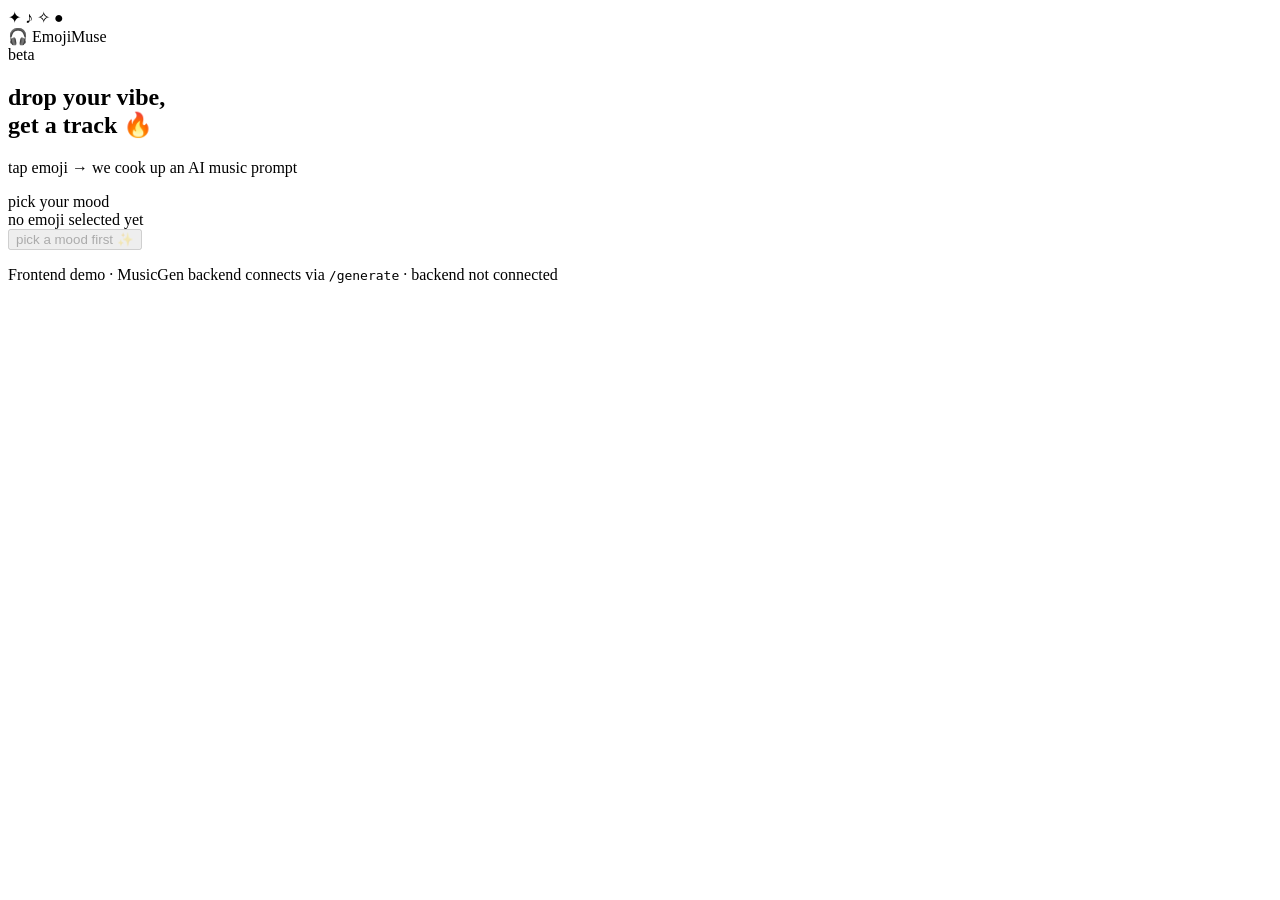
==== Emoji.html @ 0453b729 "MusicMuse UI part 1" ====
<!--
  EmojiMuse — v2 UI
  Gen-Z pop / neo-brutalist sticker aesthetic. Loud gradient backdrop,
  chunky black-outlined cards, sticker-style emoji tiles, bold type.
  Same semantic engine + generate flow as before, all-new front end.
-->
<!DOCTYPE html>
<html lang="en">
<head>
<meta charset="UTF-8">
<meta name="viewport" content="width=device-width, initial-scale=1.0">
<title>EmojiMuse — Turn an emoji into a vibe</title>
<meta name="description" content="Pick emoji, get original AI-generated music. EmojiMuse turns emotional expression into a MusicGen prompt.">

<link rel="preconnect" href="https://fonts.googleapis.com">
<link rel="preconnect" href="https://fonts.gstatic.com" crossorigin>
<link href="https://fonts.googleapis.com/css2?family=Space+Grotesk:wght@500;600;700&family=Poppins:wght@400;500;600;700;800&display=swap" rel="stylesheet">

<link rel="stylesheet" href="styles.css">
</head>
<body>

<div class="bg" aria-hidden="true">
  <span class="bg__blob bg__blob--a"></span>
  <span class="bg__blob bg__blob--b"></span>
  <span class="bg__blob bg__blob--c"></span>
  <span class="bg__sticker bg__sticker--1">✦</span>
  <span class="bg__sticker bg__sticker--2">♪</span>
  <span class="bg__sticker bg__sticker--3">✧</span>
  <span class="bg__sticker bg__sticker--4">●</span>
</div>

<div class="app">

  <header class="topbar">
    <div class="logo">
      <span class="logo__badge">🎧</span>
      <span class="logo__name">EmojiMuse</span>
    </div>
    <span class="pill pill--beta">beta</span>
  </header>

  <section class="hero">
    <h1 class="hero__title">drop your vibe,<br>get a <span class="hero__pop">track</span> 🔥</h1>
    <p class="hero__sub">tap emoji → we cook up an AI music prompt</p>
  </section>

  <section class="card picker" aria-label="Emoji picker">
    <div class="card__tag card__tag--pink">pick your mood</div>
    <div class="picker__grid" id="orbit">
      <!-- emoji tiles injected by JS -->
    </div>
  </section>

  <section class="selected" aria-live="polite">
    <div class="selected__chips" id="selectedChips">
      <span class="selected__placeholder">no emoji selected yet</span>
    </div>
    <button class="selected__clear" id="clearBtn" type="button" hidden>clear ✕</button>
  </section>

  <button class="generate" id="generateBtn" type="button" disabled>
    <span id="generateLabel">pick a mood first</span>
    <span class="generate__spark" aria-hidden="true">✨</span>
  </button>

  <section class="card readout" id="readout" aria-label="Derived musical patch" hidden>
    <div class="card__tag card__tag--lime">your patch</div>
    <div class="readout__badges">
      <div class="badge badge--pink"><span class="badge__key">mood</span><span class="badge__value" id="rMood">—</span></div>
      <div class="badge badge--cyan"><span class="badge__key">energy</span><span class="badge__value" id="rEnergy">—</span></div>
      <div class="badge badge--lime"><span class="badge__key">tempo</span><span class="badge__value" id="rTempo">—</span></div>
      <div class="badge badge--orange"><span class="badge__key">key</span><span class="badge__value" id="rKey">—</span></div>
      <div class="badge badge--wide"><span class="badge__key">instruments</span><span class="badge__value" id="rInstruments">—</span></div>
      <div class="badge badge--wide"><span class="badge__key">genre</span><span class="badge__value" id="rGenre">—</span></div>
    </div>
    <p class="readout__prompt" id="rPrompt"></p>
  </section>

  <section class="card result" id="result" hidden aria-label="Generated track">
    <div class="card__tag card__tag--cyan">your track</div>
    <div class="result__status" id="resultStatus"></div>
    <audio class="result__audio" id="resultAudio" controls preload="none" hidden></audio>
    <p class="result__note" id="resultNote"></p>
  </section>

  <footer class="footer">
    <p>Frontend demo · MusicGen backend connects via <code>/generate</code> · <span id="apiState">backend not connected</span></p>
  </footer>

</div>

<script src="script.js"></script>
</body>
</html>
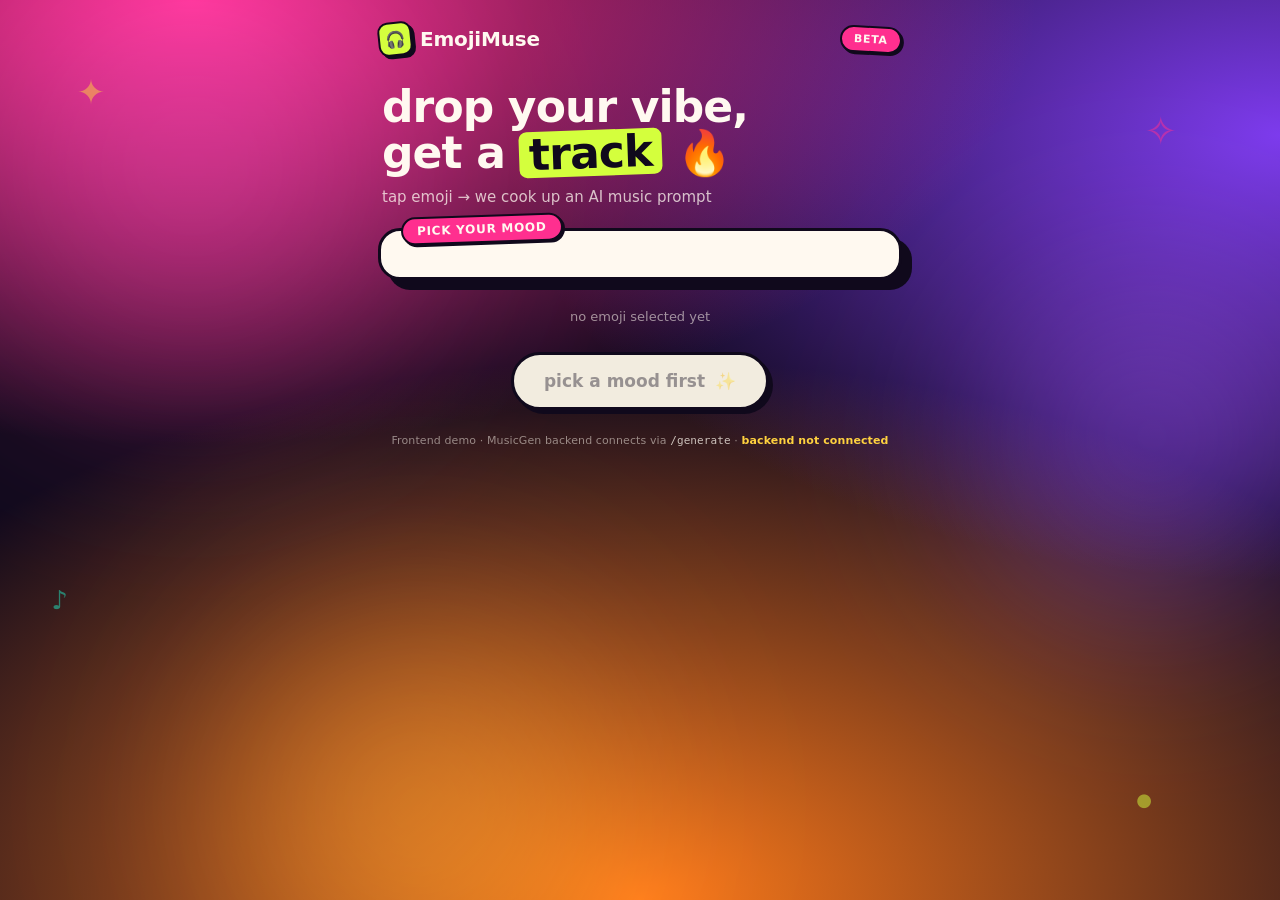
==== commit 9ae02319: "EmojiMuse UI Part 1" ====
--- a/Emoji.html
+++ b/Emoji.html
@@ -16,7 +16,7 @@
 <link rel="preconnect" href="https://fonts.gstatic.com" crossorigin>
 <link href="https://fonts.googleapis.com/css2?family=Space+Grotesk:wght@500;600;700&family=Poppins:wght@400;500;600;700;800&display=swap" rel="stylesheet">
 
-<link rel="stylesheet" href="styles.css">
+<link rel="stylesheet" href="Styles.css">
 </head>
 <body>
 
--- a/Styles.css
+++ b/Styles.css
@@ -0,0 +1,566 @@
+/* ==========================================================================
+   EmojiMuse — v2 UI
+   Neo-brutalist Gen-Z pop: loud gradient backdrop, chunky black-outlined
+   sticker cards, bold offset shadows, playful type.
+   ========================================================================== */
+
+:root {
+  --pink: #ff2f8f;
+  --purple: #7c3aed;
+  --orange: #ff7a1a;
+  --lime: #d4ff3d;
+  --cyan: #21e6c1;
+  --yellow: #ffd23f;
+
+  --ink: #10091c;
+  --paper: #fff9f0;
+  --paper-dim: #f2ecdf;
+  --line: var(--ink);
+
+  --font-display: 'Space Grotesk', system-ui, sans-serif;
+  --font-body: 'Poppins', system-ui, sans-serif;
+
+  --shadow-sm: 4px 4px 0 var(--ink);
+  --shadow-md: 7px 7px 0 var(--ink);
+  --shadow-lg: 10px 10px 0 var(--ink);
+
+  --ease-pop: cubic-bezier(0.34, 1.56, 0.64, 1);
+  --ease-smooth: cubic-bezier(0.16, 1, 0.3, 1);
+}
+
+* { box-sizing: border-box; }
+
+body {
+  margin: 0;
+  min-height: 100vh;
+  background: var(--ink);
+  color: var(--ink);
+  font-family: var(--font-body);
+  overflow-x: hidden;
+  position: relative;
+}
+
+@media (prefers-reduced-motion: reduce) {
+  *, *::before, *::after {
+    animation-duration: 0.001ms !important;
+    animation-iteration-count: 1 !important;
+    transition-duration: 0.001ms !important;
+  }
+}
+
+/* ==========================================================================
+   Backdrop
+   ========================================================================== */
+
+.bg {
+  position: fixed;
+  inset: 0;
+  z-index: 0;
+  overflow: hidden;
+  pointer-events: none;
+  background:
+    radial-gradient(120% 90% at 15% 0%, #ff2f8f 0%, transparent 55%),
+    radial-gradient(110% 90% at 100% 15%, #7c3aed 0%, transparent 55%),
+    radial-gradient(120% 100% at 50% 100%, #ff7a1a 0%, transparent 60%),
+    var(--ink);
+}
+
+.bg__blob {
+  position: absolute;
+  border-radius: 50%;
+  filter: blur(70px);
+  opacity: 0.55;
+  mix-blend-mode: screen;
+}
+
+.bg__blob--a {
+  width: 50vw; height: 50vw;
+  top: -12vw; left: -10vw;
+  background: radial-gradient(circle, var(--pink), transparent 70%);
+  animation: float-a 22s ease-in-out infinite;
+}
+.bg__blob--b {
+  width: 40vw; height: 40vw;
+  top: 20vh; right: -10vw;
+  background: radial-gradient(circle, var(--purple), transparent 70%);
+  animation: float-b 26s ease-in-out infinite;
+}
+.bg__blob--c {
+  width: 45vw; height: 45vw;
+  bottom: -15vw; left: 10vw;
+  background: radial-gradient(circle, var(--orange), transparent 70%);
+  animation: float-c 20s ease-in-out infinite;
+}
+
+@keyframes float-a { 0%,100% { transform: translate(0,0); } 50% { transform: translate(6vw, 8vh); } }
+@keyframes float-b { 0%,100% { transform: translate(0,0); } 50% { transform: translate(-7vw, 5vh); } }
+@keyframes float-c { 0%,100% { transform: translate(0,0); } 50% { transform: translate(5vw, -6vh); } }
+
+.bg__sticker {
+  position: absolute;
+  color: var(--lime);
+  font-size: 34px;
+  opacity: 0.5;
+  animation: spin-slow 14s linear infinite;
+}
+.bg__sticker--1 { top: 8%; left: 6%; color: var(--yellow); animation-duration: 18s; }
+.bg__sticker--2 { top: 65%; left: 4%; font-size: 26px; color: var(--cyan); animation-duration: 11s; }
+.bg__sticker--3 { top: 12%; right: 8%; font-size: 40px; color: var(--pink); animation-duration: 16s; }
+.bg__sticker--4 { bottom: 10%; right: 10%; font-size: 18px; color: var(--lime); animation-duration: 9s; }
+
+@keyframes spin-slow { to { transform: rotate(360deg); } }
+
+/* ==========================================================================
+   App shell
+   ========================================================================== */
+
+.app {
+  position: relative;
+  z-index: 2;
+  max-width: 560px;
+  margin: 0 auto;
+  padding: 22px 18px 40px;
+  display: flex;
+  flex-direction: column;
+  gap: 18px;
+}
+
+/* ==========================================================================
+   Topbar
+   ========================================================================== */
+
+.topbar {
+  display: flex;
+  align-items: center;
+  justify-content: space-between;
+}
+
+.logo {
+  display: flex;
+  align-items: center;
+  gap: 8px;
+}
+
+.logo__badge {
+  display: grid;
+  place-items: center;
+  width: 34px;
+  height: 34px;
+  border-radius: 10px;
+  background: var(--lime);
+  border: 2.5px solid var(--ink);
+  box-shadow: 3px 3px 0 var(--ink);
+  font-size: 16px;
+  transform: rotate(-6deg);
+}
+
+.logo__name {
+  font-family: var(--font-display);
+  font-weight: 700;
+  font-size: 20px;
+  color: var(--paper);
+  letter-spacing: -0.01em;
+}
+
+.pill {
+  font-family: var(--font-display);
+  font-size: 11px;
+  font-weight: 700;
+  text-transform: uppercase;
+  letter-spacing: 0.06em;
+  padding: 5px 12px;
+  border-radius: 999px;
+  border: 2px solid var(--ink);
+}
+
+.pill--beta {
+  background: var(--pink);
+  color: var(--paper);
+  box-shadow: 2px 2px 0 var(--ink);
+  transform: rotate(3deg);
+}
+
+/* ==========================================================================
+   Hero
+   ========================================================================== */
+
+.hero {
+  padding: 10px 4px 4px;
+}
+
+.hero__title {
+  margin: 0;
+  font-family: var(--font-display);
+  font-weight: 700;
+  font-size: clamp(30px, 8vw, 44px);
+  line-height: 1.05;
+  color: var(--paper);
+  letter-spacing: -0.02em;
+}
+
+.hero__pop {
+  display: inline-block;
+  color: var(--ink);
+  background: var(--lime);
+  padding: 0 10px;
+  border-radius: 8px;
+  transform: rotate(-2deg);
+}
+
+.hero__sub {
+  margin: 12px 0 0;
+  font-size: 15px;
+  font-weight: 500;
+  color: rgba(255, 249, 240, 0.75);
+}
+
+/* ==========================================================================
+   Cards
+   ========================================================================== */
+
+.card {
+  position: relative;
+  background: var(--paper);
+  border: 3px solid var(--ink);
+  border-radius: 22px;
+  box-shadow: var(--shadow-lg);
+  padding: 26px 20px 20px;
+  animation: card-in 420ms var(--ease-pop);
+}
+
+@keyframes card-in {
+  from { opacity: 0; transform: translateY(14px) scale(0.97); }
+  to { opacity: 1; transform: translateY(0) scale(1); }
+}
+
+.card__tag {
+  position: absolute;
+  top: -16px;
+  left: 20px;
+  font-family: var(--font-display);
+  font-weight: 700;
+  font-size: 12px;
+  text-transform: uppercase;
+  letter-spacing: 0.06em;
+  padding: 5px 14px;
+  border-radius: 999px;
+  border: 2.5px solid var(--ink);
+  box-shadow: 2px 2px 0 var(--ink);
+  color: var(--ink);
+  transform: rotate(-2deg);
+}
+
+.card__tag--pink { background: var(--pink); color: var(--paper); }
+.card__tag--lime { background: var(--lime); }
+.card__tag--cyan { background: var(--cyan); }
+
+/* ==========================================================================
+   Picker grid
+   ========================================================================== */
+
+.picker__grid {
+  display: grid;
+  grid-template-columns: repeat(4, 1fr);
+  gap: 10px;
+}
+
+.picker__tile {
+  aspect-ratio: 1 / 1;
+  border-radius: 16px;
+  border: 2.5px solid var(--ink);
+  background: var(--paper-dim);
+  box-shadow: 3px 3px 0 var(--ink);
+  font-size: 26px;
+  line-height: 1;
+  display: flex;
+  align-items: center;
+  justify-content: center;
+  cursor: pointer;
+  transform: rotate(var(--tilt, 0deg));
+  transition: transform 180ms var(--ease-pop),
+              background 180ms var(--ease-smooth),
+              box-shadow 180ms var(--ease-smooth);
+}
+
+.picker__tile:hover {
+  transform: rotate(0deg) translateY(-3px) scale(1.06);
+  box-shadow: 5px 6px 0 var(--ink);
+}
+
+.picker__tile:focus-visible {
+  outline: 3px solid var(--purple);
+  outline-offset: 2px;
+}
+
+.picker__tile:active {
+  transform: rotate(0deg) translateY(0) scale(0.96);
+  box-shadow: 2px 2px 0 var(--ink);
+}
+
+.picker__tile[aria-pressed="true"] {
+  background: var(--bg-tile, var(--pink));
+  transform: rotate(0deg) translateY(-2px) scale(1.08);
+  box-shadow: 4px 5px 0 var(--ink), 0 0 0 3px var(--paper) inset;
+  animation: tile-pop 360ms var(--ease-pop);
+}
+
+@keyframes tile-pop {
+  0% { transform: scale(0.85) rotate(0deg); }
+  60% { transform: scale(1.16) rotate(0deg); }
+  100% { transform: scale(1.08) rotate(0deg); }
+}
+
+/* ==========================================================================
+   Selected chips
+   ========================================================================== */
+
+.selected {
+  display: flex;
+  align-items: center;
+  justify-content: center;
+  gap: 10px;
+  flex-wrap: wrap;
+  min-height: 36px;
+  padding: 0 4px;
+}
+
+.selected__chips {
+  display: flex;
+  gap: 8px;
+  flex-wrap: wrap;
+  justify-content: center;
+}
+
+.selected__placeholder {
+  font-size: 13px;
+  font-weight: 500;
+  color: rgba(255, 249, 240, 0.55);
+}
+
+.selected__chip {
+  display: inline-flex;
+  align-items: center;
+  gap: 6px;
+  padding: 6px 8px 6px 12px;
+  border-radius: 999px;
+  border: 2px solid var(--ink);
+  background: var(--paper);
+  box-shadow: 2px 2px 0 var(--ink);
+  font-size: 16px;
+  animation: chip-in 260ms var(--ease-pop);
+}
+
+@keyframes chip-in {
+  from { opacity: 0; transform: translateY(6px) scale(0.8); }
+  to { opacity: 1; transform: translateY(0) scale(1); }
+}
+
+.selected__chip-remove {
+  border: none;
+  background: var(--ink);
+  color: var(--paper);
+  width: 16px;
+  height: 16px;
+  border-radius: 50%;
+  font-size: 9px;
+  line-height: 1;
+  cursor: pointer;
+  display: grid;
+  place-items: center;
+}
+
+.selected__clear {
+  border: 2px solid var(--paper);
+  background: transparent;
+  color: var(--paper);
+  font-family: var(--font-display);
+  font-size: 11px;
+  font-weight: 700;
+  text-transform: uppercase;
+  letter-spacing: 0.04em;
+  border-radius: 999px;
+  cursor: pointer;
+  padding: 6px 12px;
+}
+
+.selected__clear:hover {
+  background: var(--paper);
+  color: var(--ink);
+}
+
+/* ==========================================================================
+   Generate button
+   ========================================================================== */
+
+.generate {
+  position: relative;
+  align-self: center;
+  display: inline-flex;
+  align-items: center;
+  gap: 10px;
+  font-family: var(--font-display);
+  font-weight: 700;
+  font-size: 17px;
+  color: var(--ink);
+  background: var(--lime);
+  border: 3px solid var(--ink);
+  border-radius: 999px;
+  padding: 16px 30px;
+  cursor: pointer;
+  box-shadow: var(--shadow-md);
+  transition: transform 160ms var(--ease-pop),
+              box-shadow 160ms var(--ease-smooth),
+              background 220ms var(--ease-smooth);
+}
+
+.generate__spark {
+  display: inline-block;
+}
+
+.generate:disabled {
+  background: var(--paper-dim);
+  color: rgba(16, 9, 28, 0.4);
+  cursor: not-allowed;
+  box-shadow: var(--shadow-sm);
+}
+
+.generate:not(:disabled):hover {
+  transform: translateY(-3px);
+  box-shadow: var(--shadow-lg);
+  background: var(--cyan);
+}
+
+.generate:not(:disabled):active {
+  transform: translateY(0);
+  box-shadow: var(--shadow-sm);
+}
+
+.generate:not(:disabled) .generate__spark {
+  animation: spark-spin 1.8s linear infinite;
+}
+
+@keyframes spark-spin {
+  0%, 100% { transform: rotate(0deg) scale(1); }
+  50% { transform: rotate(180deg) scale(1.3); }
+}
+
+.generate.is-loading {
+  background: var(--purple);
+  color: var(--paper);
+  animation: generate-shake 700ms var(--ease-smooth) infinite;
+}
+
+@keyframes generate-shake {
+  0%, 100% { transform: translateX(0); }
+  25% { transform: translateX(-2px) rotate(-0.5deg); }
+  75% { transform: translateX(2px) rotate(0.5deg); }
+}
+
+/* ==========================================================================
+   Readout badges
+   ========================================================================== */
+
+.readout__badges {
+  display: grid;
+  grid-template-columns: repeat(2, 1fr);
+  gap: 10px;
+}
+
+.badge {
+  display: flex;
+  flex-direction: column;
+  gap: 3px;
+  padding: 10px 12px;
+  border-radius: 12px;
+  border: 2px solid var(--ink);
+  background: var(--paper-dim);
+}
+
+.badge--wide { grid-column: span 2; }
+
+.badge--pink { background: color-mix(in srgb, var(--pink) 18%, var(--paper)); }
+.badge--cyan { background: color-mix(in srgb, var(--cyan) 22%, var(--paper)); }
+.badge--lime { background: color-mix(in srgb, var(--lime) 30%, var(--paper)); }
+.badge--orange { background: color-mix(in srgb, var(--orange) 20%, var(--paper)); }
+
+.badge__key {
+  font-family: var(--font-display);
+  font-size: 10px;
+  font-weight: 700;
+  text-transform: uppercase;
+  letter-spacing: 0.07em;
+  color: rgba(16, 9, 28, 0.55);
+}
+
+.badge__value {
+  font-size: 13px;
+  font-weight: 600;
+  color: var(--ink);
+}
+
+.readout__prompt {
+  margin: 16px 0 0;
+  padding-top: 14px;
+  border-top: 2px dashed rgba(16, 9, 28, 0.2);
+  font-size: 13px;
+  line-height: 1.55;
+  color: rgba(16, 9, 28, 0.7);
+  font-style: italic;
+}
+
+/* ==========================================================================
+   Result
+   ========================================================================== */
+
+.result__status {
+  font-family: var(--font-display);
+  font-weight: 700;
+  font-size: 13px;
+  color: var(--purple);
+}
+
+.result__audio {
+  width: 100%;
+  margin-top: 10px;
+  accent-color: var(--pink);
+}
+
+.result__note {
+  margin: 10px 0 0;
+  font-size: 12px;
+  color: rgba(16, 9, 28, 0.6);
+  line-height: 1.5;
+}
+
+/* ==========================================================================
+   Footer
+   ========================================================================== */
+
+.footer {
+  text-align: center;
+  padding-top: 6px;
+}
+
+.footer p {
+  margin: 0;
+  font-size: 11px;
+  color: rgba(255, 249, 240, 0.5);
+  letter-spacing: 0.01em;
+}
+
+.footer code {
+  color: rgba(255, 249, 240, 0.75);
+}
+
+#apiState { color: var(--yellow); font-weight: 600; }
+#apiState[data-connected="true"] { color: var(--cyan); }
+
+/* ==========================================================================
+   Responsive
+   ========================================================================== */
+
+@media (max-width: 380px) {
+  .picker__grid { grid-template-columns: repeat(4, 1fr); gap: 8px; }
+  .picker__tile { font-size: 22px; border-radius: 13px; }
+  .hero__title { font-size: 28px; }
+}
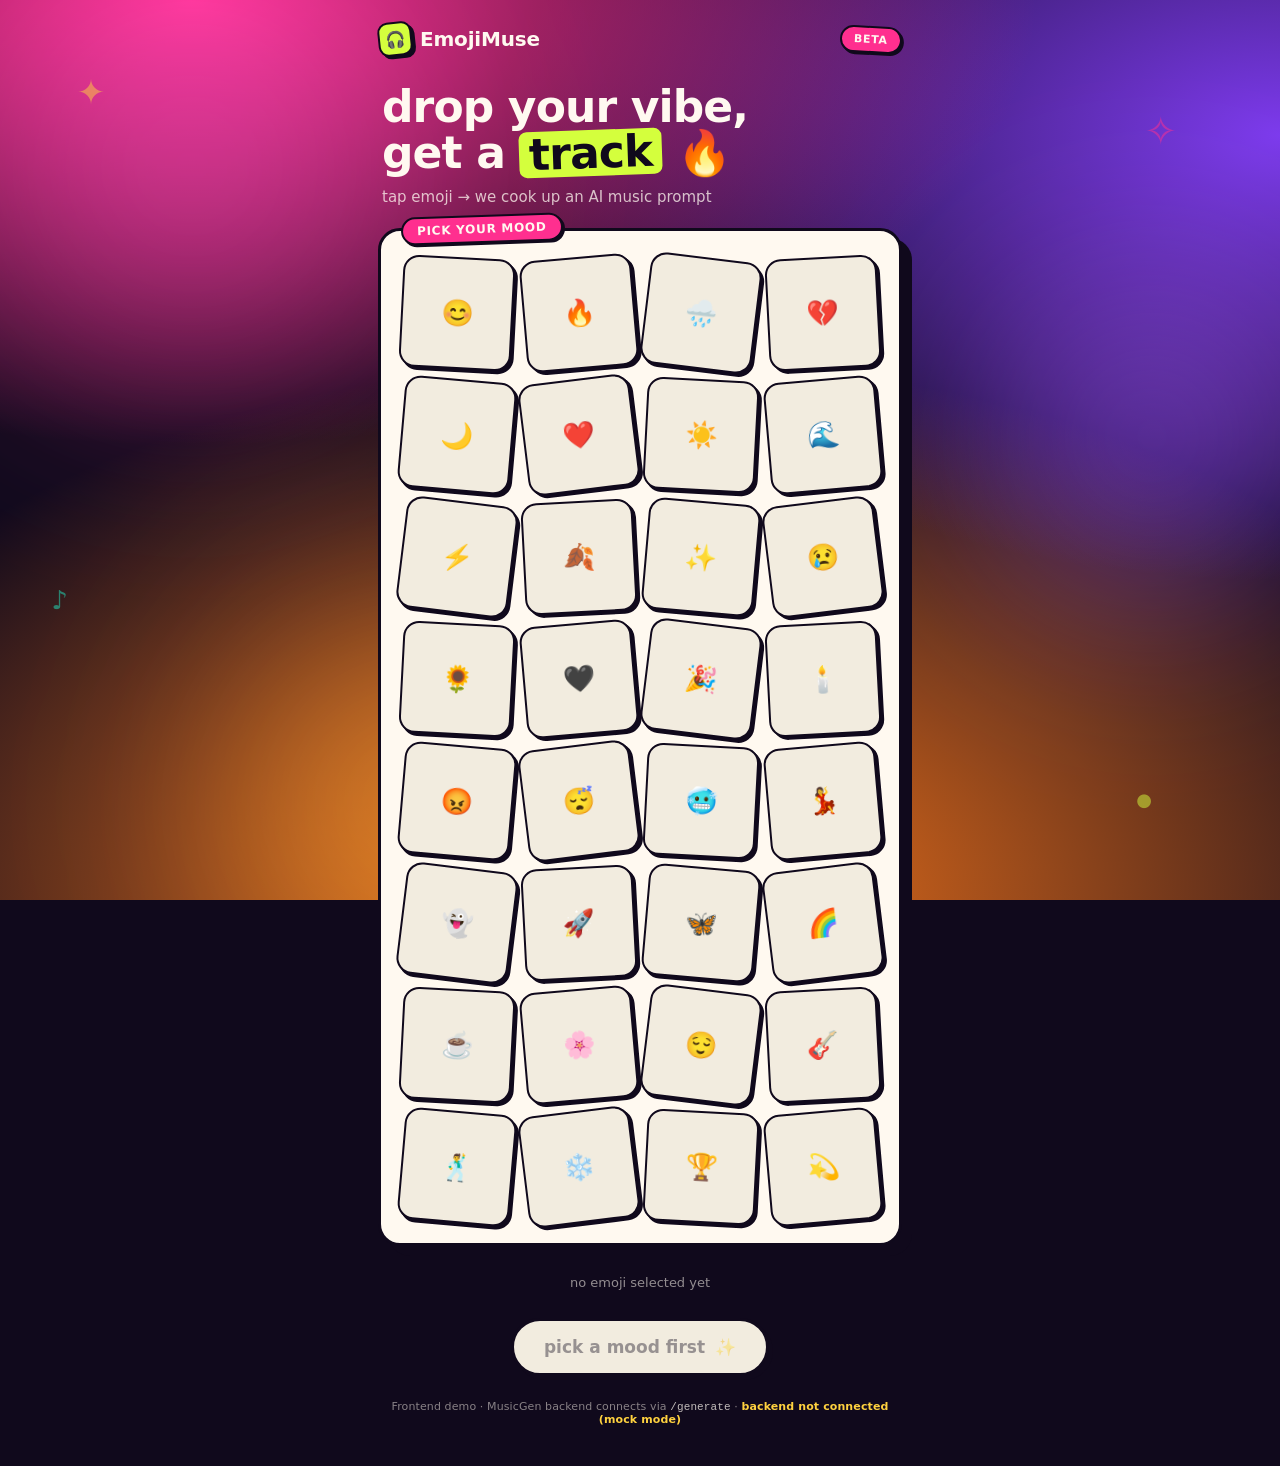
==== commit 7766afb3: "Fix stylesheet link case sensitivity" ====
--- a/Emoji.html
+++ b/Emoji.html
@@ -16,7 +16,7 @@
 <link rel="preconnect" href="https://fonts.gstatic.com" crossorigin>
 <link href="https://fonts.googleapis.com/css2?family=Space+Grotesk:wght@500;600;700&family=Poppins:wght@400;500;600;700;800&display=swap" rel="stylesheet">
 
-<link rel="stylesheet" href="Styles.css">
+<link rel="stylesheet" href="styles.css">
 </head>
 <body>
 
--- a/styles.css
+++ b/styles.css
@@ -0,0 +1,566 @@
+/* ==========================================================================
+   EmojiMuse — v2 UI
+   Neo-brutalist Gen-Z pop: loud gradient backdrop, chunky black-outlined
+   sticker cards, bold offset shadows, playful type.
+   ========================================================================== */
+
+:root {
+  --pink: #ff2f8f;
+  --purple: #7c3aed;
+  --orange: #ff7a1a;
+  --lime: #d4ff3d;
+  --cyan: #21e6c1;
+  --yellow: #ffd23f;
+
+  --ink: #10091c;
+  --paper: #fff9f0;
+  --paper-dim: #f2ecdf;
+  --line: var(--ink);
+
+  --font-display: 'Space Grotesk', system-ui, sans-serif;
+  --font-body: 'Poppins', system-ui, sans-serif;
+
+  --shadow-sm: 4px 4px 0 var(--ink);
+  --shadow-md: 7px 7px 0 var(--ink);
+  --shadow-lg: 10px 10px 0 var(--ink);
+
+  --ease-pop: cubic-bezier(0.34, 1.56, 0.64, 1);
+  --ease-smooth: cubic-bezier(0.16, 1, 0.3, 1);
+}
+
+* { box-sizing: border-box; }
+
+body {
+  margin: 0;
+  min-height: 100vh;
+  background: var(--ink);
+  color: var(--ink);
+  font-family: var(--font-body);
+  overflow-x: hidden;
+  position: relative;
+}
+
+@media (prefers-reduced-motion: reduce) {
+  *, *::before, *::after {
+    animation-duration: 0.001ms !important;
+    animation-iteration-count: 1 !important;
+    transition-duration: 0.001ms !important;
+  }
+}
+
+/* ==========================================================================
+   Backdrop
+   ========================================================================== */
+
+.bg {
+  position: fixed;
+  inset: 0;
+  z-index: 0;
+  overflow: hidden;
+  pointer-events: none;
+  background:
+    radial-gradient(120% 90% at 15% 0%, #ff2f8f 0%, transparent 55%),
+    radial-gradient(110% 90% at 100% 15%, #7c3aed 0%, transparent 55%),
+    radial-gradient(120% 100% at 50% 100%, #ff7a1a 0%, transparent 60%),
+    var(--ink);
+}
+
+.bg__blob {
+  position: absolute;
+  border-radius: 50%;
+  filter: blur(70px);
+  opacity: 0.55;
+  mix-blend-mode: screen;
+}
+
+.bg__blob--a {
+  width: 50vw; height: 50vw;
+  top: -12vw; left: -10vw;
+  background: radial-gradient(circle, var(--pink), transparent 70%);
+  animation: float-a 22s ease-in-out infinite;
+}
+.bg__blob--b {
+  width: 40vw; height: 40vw;
+  top: 20vh; right: -10vw;
+  background: radial-gradient(circle, var(--purple), transparent 70%);
+  animation: float-b 26s ease-in-out infinite;
+}
+.bg__blob--c {
+  width: 45vw; height: 45vw;
+  bottom: -15vw; left: 10vw;
+  background: radial-gradient(circle, var(--orange), transparent 70%);
+  animation: float-c 20s ease-in-out infinite;
+}
+
+@keyframes float-a { 0%,100% { transform: translate(0,0); } 50% { transform: translate(6vw, 8vh); } }
+@keyframes float-b { 0%,100% { transform: translate(0,0); } 50% { transform: translate(-7vw, 5vh); } }
+@keyframes float-c { 0%,100% { transform: translate(0,0); } 50% { transform: translate(5vw, -6vh); } }
+
+.bg__sticker {
+  position: absolute;
+  color: var(--lime);
+  font-size: 34px;
+  opacity: 0.5;
+  animation: spin-slow 14s linear infinite;
+}
+.bg__sticker--1 { top: 8%; left: 6%; color: var(--yellow); animation-duration: 18s; }
+.bg__sticker--2 { top: 65%; left: 4%; font-size: 26px; color: var(--cyan); animation-duration: 11s; }
+.bg__sticker--3 { top: 12%; right: 8%; font-size: 40px; color: var(--pink); animation-duration: 16s; }
+.bg__sticker--4 { bottom: 10%; right: 10%; font-size: 18px; color: var(--lime); animation-duration: 9s; }
+
+@keyframes spin-slow { to { transform: rotate(360deg); } }
+
+/* ==========================================================================
+   App shell
+   ========================================================================== */
+
+.app {
+  position: relative;
+  z-index: 2;
+  max-width: 560px;
+  margin: 0 auto;
+  padding: 22px 18px 40px;
+  display: flex;
+  flex-direction: column;
+  gap: 18px;
+}
+
+/* ==========================================================================
+   Topbar
+   ========================================================================== */
+
+.topbar {
+  display: flex;
+  align-items: center;
+  justify-content: space-between;
+}
+
+.logo {
+  display: flex;
+  align-items: center;
+  gap: 8px;
+}
+
+.logo__badge {
+  display: grid;
+  place-items: center;
+  width: 34px;
+  height: 34px;
+  border-radius: 10px;
+  background: var(--lime);
+  border: 2.5px solid var(--ink);
+  box-shadow: 3px 3px 0 var(--ink);
+  font-size: 16px;
+  transform: rotate(-6deg);
+}
+
+.logo__name {
+  font-family: var(--font-display);
+  font-weight: 700;
+  font-size: 20px;
+  color: var(--paper);
+  letter-spacing: -0.01em;
+}
+
+.pill {
+  font-family: var(--font-display);
+  font-size: 11px;
+  font-weight: 700;
+  text-transform: uppercase;
+  letter-spacing: 0.06em;
+  padding: 5px 12px;
+  border-radius: 999px;
+  border: 2px solid var(--ink);
+}
+
+.pill--beta {
+  background: var(--pink);
+  color: var(--paper);
+  box-shadow: 2px 2px 0 var(--ink);
+  transform: rotate(3deg);
+}
+
+/* ==========================================================================
+   Hero
+   ========================================================================== */
+
+.hero {
+  padding: 10px 4px 4px;
+}
+
+.hero__title {
+  margin: 0;
+  font-family: var(--font-display);
+  font-weight: 700;
+  font-size: clamp(30px, 8vw, 44px);
+  line-height: 1.05;
+  color: var(--paper);
+  letter-spacing: -0.02em;
+}
+
+.hero__pop {
+  display: inline-block;
+  color: var(--ink);
+  background: var(--lime);
+  padding: 0 10px;
+  border-radius: 8px;
+  transform: rotate(-2deg);
+}
+
+.hero__sub {
+  margin: 12px 0 0;
+  font-size: 15px;
+  font-weight: 500;
+  color: rgba(255, 249, 240, 0.75);
+}
+
+/* ==========================================================================
+   Cards
+   ========================================================================== */
+
+.card {
+  position: relative;
+  background: var(--paper);
+  border: 3px solid var(--ink);
+  border-radius: 22px;
+  box-shadow: var(--shadow-lg);
+  padding: 26px 20px 20px;
+  animation: card-in 420ms var(--ease-pop);
+}
+
+@keyframes card-in {
+  from { opacity: 0; transform: translateY(14px) scale(0.97); }
+  to { opacity: 1; transform: translateY(0) scale(1); }
+}
+
+.card__tag {
+  position: absolute;
+  top: -16px;
+  left: 20px;
+  font-family: var(--font-display);
+  font-weight: 700;
+  font-size: 12px;
+  text-transform: uppercase;
+  letter-spacing: 0.06em;
+  padding: 5px 14px;
+  border-radius: 999px;
+  border: 2.5px solid var(--ink);
+  box-shadow: 2px 2px 0 var(--ink);
+  color: var(--ink);
+  transform: rotate(-2deg);
+}
+
+.card__tag--pink { background: var(--pink); color: var(--paper); }
+.card__tag--lime { background: var(--lime); }
+.card__tag--cyan { background: var(--cyan); }
+
+/* ==========================================================================
+   Picker grid
+   ========================================================================== */
+
+.picker__grid {
+  display: grid;
+  grid-template-columns: repeat(4, 1fr);
+  gap: 10px;
+}
+
+.picker__tile {
+  aspect-ratio: 1 / 1;
+  border-radius: 16px;
+  border: 2.5px solid var(--ink);
+  background: var(--paper-dim);
+  box-shadow: 3px 3px 0 var(--ink);
+  font-size: 26px;
+  line-height: 1;
+  display: flex;
+  align-items: center;
+  justify-content: center;
+  cursor: pointer;
+  transform: rotate(var(--tilt, 0deg));
+  transition: transform 180ms var(--ease-pop),
+              background 180ms var(--ease-smooth),
+              box-shadow 180ms var(--ease-smooth);
+}
+
+.picker__tile:hover {
+  transform: rotate(0deg) translateY(-3px) scale(1.06);
+  box-shadow: 5px 6px 0 var(--ink);
+}
+
+.picker__tile:focus-visible {
+  outline: 3px solid var(--purple);
+  outline-offset: 2px;
+}
+
+.picker__tile:active {
+  transform: rotate(0deg) translateY(0) scale(0.96);
+  box-shadow: 2px 2px 0 var(--ink);
+}
+
+.picker__tile[aria-pressed="true"] {
+  background: var(--bg-tile, var(--pink));
+  transform: rotate(0deg) translateY(-2px) scale(1.08);
+  box-shadow: 4px 5px 0 var(--ink), 0 0 0 3px var(--paper) inset;
+  animation: tile-pop 360ms var(--ease-pop);
+}
+
+@keyframes tile-pop {
+  0% { transform: scale(0.85) rotate(0deg); }
+  60% { transform: scale(1.16) rotate(0deg); }
+  100% { transform: scale(1.08) rotate(0deg); }
+}
+
+/* ==========================================================================
+   Selected chips
+   ========================================================================== */
+
+.selected {
+  display: flex;
+  align-items: center;
+  justify-content: center;
+  gap: 10px;
+  flex-wrap: wrap;
+  min-height: 36px;
+  padding: 0 4px;
+}
+
+.selected__chips {
+  display: flex;
+  gap: 8px;
+  flex-wrap: wrap;
+  justify-content: center;
+}
+
+.selected__placeholder {
+  font-size: 13px;
+  font-weight: 500;
+  color: rgba(255, 249, 240, 0.55);
+}
+
+.selected__chip {
+  display: inline-flex;
+  align-items: center;
+  gap: 6px;
+  padding: 6px 8px 6px 12px;
+  border-radius: 999px;
+  border: 2px solid var(--ink);
+  background: var(--paper);
+  box-shadow: 2px 2px 0 var(--ink);
+  font-size: 16px;
+  animation: chip-in 260ms var(--ease-pop);
+}
+
+@keyframes chip-in {
+  from { opacity: 0; transform: translateY(6px) scale(0.8); }
+  to { opacity: 1; transform: translateY(0) scale(1); }
+}
+
+.selected__chip-remove {
+  border: none;
+  background: var(--ink);
+  color: var(--paper);
+  width: 16px;
+  height: 16px;
+  border-radius: 50%;
+  font-size: 9px;
+  line-height: 1;
+  cursor: pointer;
+  display: grid;
+  place-items: center;
+}
+
+.selected__clear {
+  border: 2px solid var(--paper);
+  background: transparent;
+  color: var(--paper);
+  font-family: var(--font-display);
+  font-size: 11px;
+  font-weight: 700;
+  text-transform: uppercase;
+  letter-spacing: 0.04em;
+  border-radius: 999px;
+  cursor: pointer;
+  padding: 6px 12px;
+}
+
+.selected__clear:hover {
+  background: var(--paper);
+  color: var(--ink);
+}
+
+/* ==========================================================================
+   Generate button
+   ========================================================================== */
+
+.generate {
+  position: relative;
+  align-self: center;
+  display: inline-flex;
+  align-items: center;
+  gap: 10px;
+  font-family: var(--font-display);
+  font-weight: 700;
+  font-size: 17px;
+  color: var(--ink);
+  background: var(--lime);
+  border: 3px solid var(--ink);
+  border-radius: 999px;
+  padding: 16px 30px;
+  cursor: pointer;
+  box-shadow: var(--shadow-md);
+  transition: transform 160ms var(--ease-pop),
+              box-shadow 160ms var(--ease-smooth),
+              background 220ms var(--ease-smooth);
+}
+
+.generate__spark {
+  display: inline-block;
+}
+
+.generate:disabled {
+  background: var(--paper-dim);
+  color: rgba(16, 9, 28, 0.4);
+  cursor: not-allowed;
+  box-shadow: var(--shadow-sm);
+}
+
+.generate:not(:disabled):hover {
+  transform: translateY(-3px);
+  box-shadow: var(--shadow-lg);
+  background: var(--cyan);
+}
+
+.generate:not(:disabled):active {
+  transform: translateY(0);
+  box-shadow: var(--shadow-sm);
+}
+
+.generate:not(:disabled) .generate__spark {
+  animation: spark-spin 1.8s linear infinite;
+}
+
+@keyframes spark-spin {
+  0%, 100% { transform: rotate(0deg) scale(1); }
+  50% { transform: rotate(180deg) scale(1.3); }
+}
+
+.generate.is-loading {
+  background: var(--purple);
+  color: var(--paper);
+  animation: generate-shake 700ms var(--ease-smooth) infinite;
+}
+
+@keyframes generate-shake {
+  0%, 100% { transform: translateX(0); }
+  25% { transform: translateX(-2px) rotate(-0.5deg); }
+  75% { transform: translateX(2px) rotate(0.5deg); }
+}
+
+/* ==========================================================================
+   Readout badges
+   ========================================================================== */
+
+.readout__badges {
+  display: grid;
+  grid-template-columns: repeat(2, 1fr);
+  gap: 10px;
+}
+
+.badge {
+  display: flex;
+  flex-direction: column;
+  gap: 3px;
+  padding: 10px 12px;
+  border-radius: 12px;
+  border: 2px solid var(--ink);
+  background: var(--paper-dim);
+}
+
+.badge--wide { grid-column: span 2; }
+
+.badge--pink { background: color-mix(in srgb, var(--pink) 18%, var(--paper)); }
+.badge--cyan { background: color-mix(in srgb, var(--cyan) 22%, var(--paper)); }
+.badge--lime { background: color-mix(in srgb, var(--lime) 30%, var(--paper)); }
+.badge--orange { background: color-mix(in srgb, var(--orange) 20%, var(--paper)); }
+
+.badge__key {
+  font-family: var(--font-display);
+  font-size: 10px;
+  font-weight: 700;
+  text-transform: uppercase;
+  letter-spacing: 0.07em;
+  color: rgba(16, 9, 28, 0.55);
+}
+
+.badge__value {
+  font-size: 13px;
+  font-weight: 600;
+  color: var(--ink);
+}
+
+.readout__prompt {
+  margin: 16px 0 0;
+  padding-top: 14px;
+  border-top: 2px dashed rgba(16, 9, 28, 0.2);
+  font-size: 13px;
+  line-height: 1.55;
+  color: rgba(16, 9, 28, 0.7);
+  font-style: italic;
+}
+
+/* ==========================================================================
+   Result
+   ========================================================================== */
+
+.result__status {
+  font-family: var(--font-display);
+  font-weight: 700;
+  font-size: 13px;
+  color: var(--purple);
+}
+
+.result__audio {
+  width: 100%;
+  margin-top: 10px;
+  accent-color: var(--pink);
+}
+
+.result__note {
+  margin: 10px 0 0;
+  font-size: 12px;
+  color: rgba(16, 9, 28, 0.6);
+  line-height: 1.5;
+}
+
+/* ==========================================================================
+   Footer
+   ========================================================================== */
+
+.footer {
+  text-align: center;
+  padding-top: 6px;
+}
+
+.footer p {
+  margin: 0;
+  font-size: 11px;
+  color: rgba(255, 249, 240, 0.5);
+  letter-spacing: 0.01em;
+}
+
+.footer code {
+  color: rgba(255, 249, 240, 0.75);
+}
+
+#apiState { color: var(--yellow); font-weight: 600; }
+#apiState[data-connected="true"] { color: var(--cyan); }
+
+/* ==========================================================================
+   Responsive
+   ========================================================================== */
+
+@media (max-width: 380px) {
+  .picker__grid { grid-template-columns: repeat(4, 1fr); gap: 8px; }
+  .picker__tile { font-size: 22px; border-radius: 13px; }
+  .hero__title { font-size: 28px; }
+}
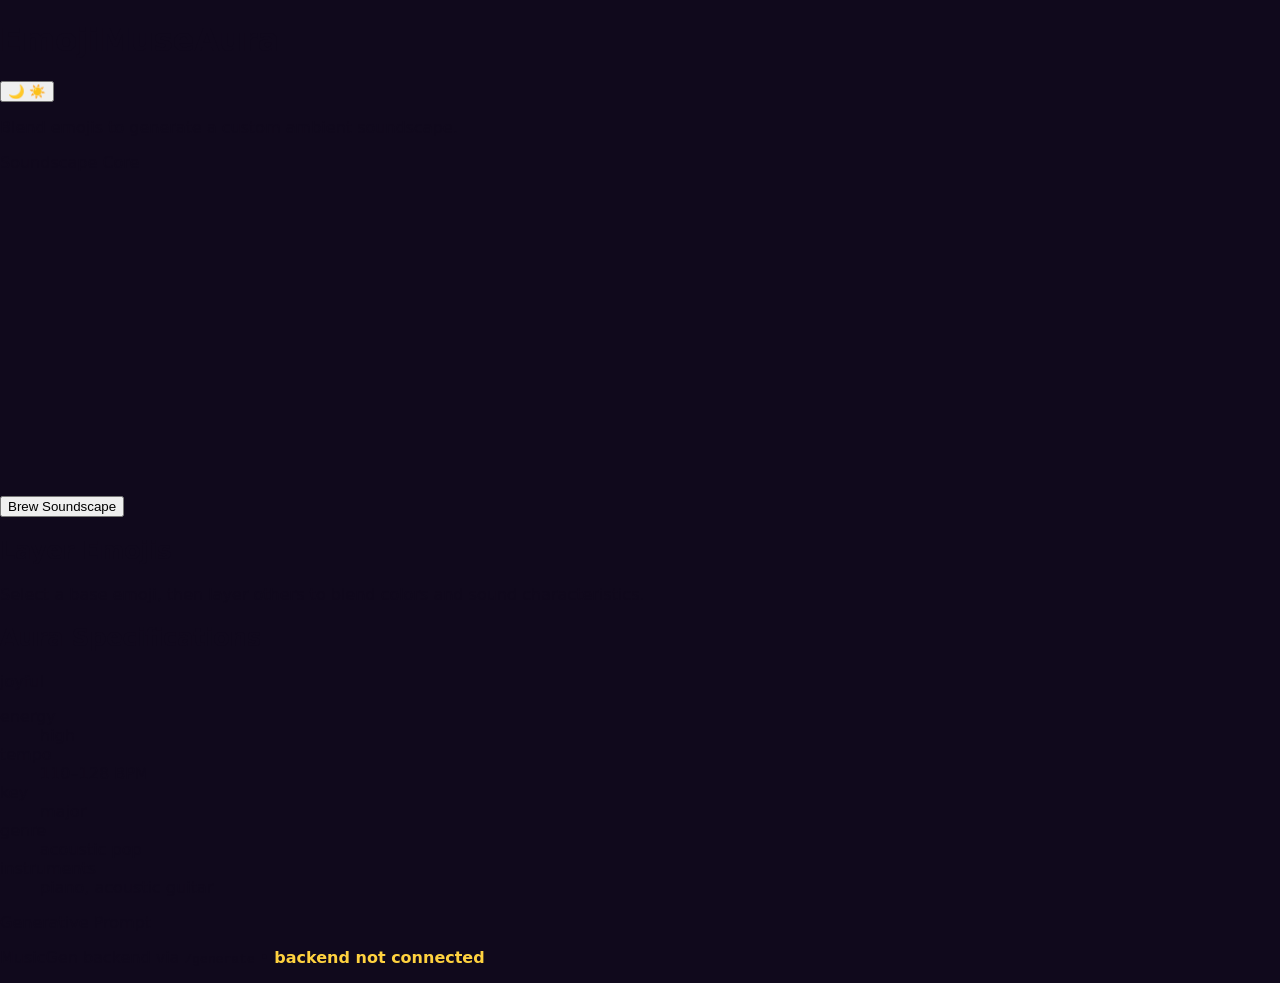
==== commit a7084c43: "EmojiMuse UI Part 2" ====
--- a/Emoji.html
+++ b/Emoji.html
@@ -1,95 +1,164 @@
-<!--
-  EmojiMuse — v2 UI
-  Gen-Z pop / neo-brutalist sticker aesthetic. Loud gradient backdrop,
-  chunky black-outlined cards, sticker-style emoji tiles, bold type.
-  Same semantic engine + generate flow as before, all-new front end.
--->
 <!DOCTYPE html>
 <html lang="en">
 <head>
 <meta charset="UTF-8">
 <meta name="viewport" content="width=device-width, initial-scale=1.0">
-<title>EmojiMuse — Turn an emoji into a vibe</title>
-<meta name="description" content="Pick emoji, get original AI-generated music. EmojiMuse turns emotional expression into a MusicGen prompt.">
+<title>EmojiMuse — Aura Soundscape</title>
+<meta name="description" content="Blend emoji vibes to generate original AI-synthesized music. Experience a shifting pastel soundscape.">
 
 <link rel="preconnect" href="https://fonts.googleapis.com">
 <link rel="preconnect" href="https://fonts.gstatic.com" crossorigin>
-<link href="https://fonts.googleapis.com/css2?family=Space+Grotesk:wght@500;600;700&family=Poppins:wght@400;500;600;700;800&display=swap" rel="stylesheet">
+<link href="https://fonts.googleapis.com/css2?family=Outfit:wght@300;400;500;600;700&family=JetBrains+Mono:wght@400;500;600&display=swap" rel="stylesheet">
 
-<link rel="stylesheet" href="styles.css">
+<link rel="stylesheet" href="Styles.css">
 </head>
 <body>
 
-<div class="bg" aria-hidden="true">
-  <span class="bg__blob bg__blob--a"></span>
-  <span class="bg__blob bg__blob--b"></span>
-  <span class="bg__blob bg__blob--c"></span>
-  <span class="bg__sticker bg__sticker--1">✦</span>
-  <span class="bg__sticker bg__sticker--2">♪</span>
-  <span class="bg__sticker bg__sticker--3">✧</span>
-  <span class="bg__sticker bg__sticker--4">●</span>
-</div>
+<div class="room" aria-hidden="true"></div>
 
-<div class="app">
+<main class="app-container">
 
-  <header class="topbar">
-    <div class="logo">
-      <span class="logo__badge">🎧</span>
-      <span class="logo__name">EmojiMuse</span>
+  <!-- ================= HEADER ================= -->
+  <header class="header">
+    <div class="header__top">
+      <h1 class="header__title">EmojiMuse<span class="header__badge">Aura</span></h1>
+      <button class="theme-toggle" id="themeToggle" aria-label="Toggle light/dark mode" title="Toggle theme">
+        <span class="theme-toggle__icon theme-toggle__icon--moon">🌙</span>
+        <span class="theme-toggle__icon theme-toggle__icon--sun">☀️</span>
+      </button>
     </div>
-    <span class="pill pill--beta">beta</span>
+    <p class="header__sub">Blend emojis to generate a custom ambient soundscape.</p>
   </header>
 
-  <section class="hero">
-    <h1 class="hero__title">drop your vibe,<br>get a <span class="hero__pop">track</span> 🔥</h1>
-    <p class="hero__sub">tap emoji → we cook up an AI music prompt</p>
-  </section>
+  <!-- ================= MAIN LAYOUT ================= -->
+  <div class="dashboard">
 
-  <section class="card picker" aria-label="Emoji picker">
-    <div class="card__tag card__tag--pink">pick your mood</div>
-    <div class="picker__grid" id="orbit">
-      <!-- emoji tiles injected by JS -->
-    </div>
-  </section>
+    <!-- LEFT PANEL: AURA ORB & PLAYER -->
+    <section class="panel panel--visualizer" aria-label="Aura Soundscape Core">
+      <div class="glass-card visualizer-card">
+        
+        <div class="card-header">
+          <span class="receiver__model">Soundscape Core</span>
+        </div>
 
-  <section class="selected" aria-live="polite">
-    <div class="selected__chips" id="selectedChips">
-      <span class="selected__placeholder">no emoji selected yet</span>
-    </div>
-    <button class="selected__clear" id="clearBtn" type="button" hidden>clear ✕</button>
-  </section>
+        <!-- The Glowing Aura Orb / Vinyl Center -->
+        <div class="orb-container">
+          <!-- Canvas for radial waveform visualizer -->
+          <canvas class="visualizer-canvas" id="visualizer" width="320" height="320"></canvas>
+          
+          <div class="aura-orb" id="auraOrb">
+            <!-- Central emoji display (when not playing/idle) -->
+            <span class="orb-emoji" id="dEmoji"></span>
+            
+            <!-- Rotating Vinyl record (visible when tape is ready/playing) -->
+            <div class="vinyl-disc" id="vinylDisc" hidden>
+              <div class="vinyl-grooves"></div>
+              <div class="vinyl-label" id="vinylLabel">
+                <span class="vinyl-emoji" id="vinylEmoji"></span>
+              </div>
+            </div>
+          </div>
+        </div>
 
-  <button class="generate" id="generateBtn" type="button" disabled>
-    <span id="generateLabel">pick a mood first</span>
-    <span class="generate__spark" aria-hidden="true">✨</span>
-  </button>
+        <!-- Sleek Brew Trigger Button -->
+        <button class="brew-btn" id="generateBtn" type="button">
+          <span class="brew-btn__glow"></span>
+          <span class="brew-btn__dot"></span>
+          <span id="generateLabel">Brew Soundscape</span>
+        </button>
 
-  <section class="card readout" id="readout" aria-label="Derived musical patch" hidden>
-    <div class="card__tag card__tag--lime">your patch</div>
-    <div class="readout__badges">
-      <div class="badge badge--pink"><span class="badge__key">mood</span><span class="badge__value" id="rMood">—</span></div>
-      <div class="badge badge--cyan"><span class="badge__key">energy</span><span class="badge__value" id="rEnergy">—</span></div>
-      <div class="badge badge--lime"><span class="badge__key">tempo</span><span class="badge__value" id="rTempo">—</span></div>
-      <div class="badge badge--orange"><span class="badge__key">key</span><span class="badge__value" id="rKey">—</span></div>
-      <div class="badge badge--wide"><span class="badge__key">instruments</span><span class="badge__value" id="rInstruments">—</span></div>
-      <div class="badge badge--wide"><span class="badge__key">genre</span><span class="badge__value" id="rGenre">—</span></div>
-    </div>
-    <p class="readout__prompt" id="rPrompt"></p>
-  </section>
+      </div>
+    </section>
 
-  <section class="card result" id="result" hidden aria-label="Generated track">
-    <div class="card__tag card__tag--cyan">your track</div>
-    <div class="result__status" id="resultStatus"></div>
-    <audio class="result__audio" id="resultAudio" controls preload="none" hidden></audio>
-    <p class="result__note" id="resultNote"></p>
-  </section>
+    <!-- RIGHT PANEL: EMOJI PALETTE & SPEC READOUTS -->
+    <section class="panel panel--controls" aria-label="Controls and Specifications">
+      
+      <!-- Emoji Blend Tray -->
+      <div class="glass-card palette-card">
+        <div class="card-header">
+          <h2 class="panel-title">Layer Emojis</h2>
+          <button class="clear-btn" id="clearBtn" type="button" hidden>clear mix</button>
+        </div>
+        <p class="panel-hint">Select a base emoji, then layer others to blend colors and sound characteristics.</p>
+        <div class="emoji-grid" id="trayChips">
+          <!-- Chips injected by JS -->
+        </div>
+      </div>
 
-  <footer class="footer">
-    <p>Frontend demo · MusicGen backend connects via <code>/generate</code> · <span id="apiState">backend not connected</span></p>
+      <!-- Music Specifications Readout -->
+      <div class="glass-card specs-card">
+        <div class="card-header">
+          <h2 class="panel-title">Aura Specifications</h2>
+          <span class="specs-mood-val" id="dMood">joyful</span>
+        </div>
+        
+        <dl class="specs-grid">
+          <div class="specs-cell">
+            <dt>energy</dt>
+            <dd id="dEnergy">high</dd>
+          </div>
+          <div class="specs-cell">
+            <dt>tempo</dt>
+            <dd id="dTempo">110–128 BPM</dd>
+          </div>
+          <div class="specs-cell">
+            <dt>key</dt>
+            <dd id="dKey">major</dd>
+          </div>
+          <div class="specs-cell specs-cell--full">
+            <dt>genre</dt>
+            <dd id="dGenre">acoustic pop</dd>
+          </div>
+          <div class="specs-cell specs-cell--full">
+            <dt>instruments</dt>
+            <dd id="dInstruments">piano, acoustic guitar</dd>
+          </div>
+        </dl>
+
+        <div class="prompt-box">
+          <span class="prompt-label">Generative Prompt</span>
+          <p class="prompt-text" id="dPrompt"></p>
+        </div>
+      </div>
+
+      <!-- Vinyl Sleeve Player Deck -->
+      <div class="glass-card player-deck" id="playerDeck" hidden>
+        <div class="card-header">
+          <h2 class="panel-title">Aura Player</h2>
+          <span class="deck-status" id="deckStatus">empty</span>
+        </div>
+        
+        <div class="sleeve-card" id="sleeveCard">
+          <div class="sleeve-label">
+            <div class="sleeve-meta">
+              <span class="sleeve-title" id="tapeTitle">joyful soundscape</span>
+              <span class="sleeve-sub" id="tapeMeta">AURA MIX · 110–128 BPM</span>
+            </div>
+            <button class="play-btn" id="tapePlay" type="button" aria-label="Play track">▶</button>
+          </div>
+          
+          <div class="player-progress">
+            <span class="player-time" id="tapeCounter">0:00</span>
+            <div class="progress-bar">
+              <div class="progress-fill" id="progressFill"></div>
+            </div>
+          </div>
+        </div>
+      </div>
+
+    </section>
+
+  </div>
+
+  <audio id="resultAudio" preload="none"></audio>
+  <p class="error-note" id="resultNote"></p>
+
+  <footer class="colophon">
+    <p>MusicGen backend via <code>/generate</code> &bull; <span id="apiState">backend not connected</span></p>
   </footer>
 
-</div>
+</main>
 
-<script src="script.js"></script>
+<script src="Script.js"></script>
 </body>
 </html>
--- a/Styles.css
+++ b/Styles.css
@@ -0,0 +1,566 @@
+/* ==========================================================================
+   EmojiMuse — v2 UI
+   Neo-brutalist Gen-Z pop: loud gradient backdrop, chunky black-outlined
+   sticker cards, bold offset shadows, playful type.
+   ========================================================================== */
+
+:root {
+  --pink: #ff2f8f;
+  --purple: #7c3aed;
+  --orange: #ff7a1a;
+  --lime: #d4ff3d;
+  --cyan: #21e6c1;
+  --yellow: #ffd23f;
+
+  --ink: #10091c;
+  --paper: #fff9f0;
+  --paper-dim: #f2ecdf;
+  --line: var(--ink);
+
+  --font-display: 'Space Grotesk', system-ui, sans-serif;
+  --font-body: 'Poppins', system-ui, sans-serif;
+
+  --shadow-sm: 4px 4px 0 var(--ink);
+  --shadow-md: 7px 7px 0 var(--ink);
+  --shadow-lg: 10px 10px 0 var(--ink);
+
+  --ease-pop: cubic-bezier(0.34, 1.56, 0.64, 1);
+  --ease-smooth: cubic-bezier(0.16, 1, 0.3, 1);
+}
+
+* { box-sizing: border-box; }
+
+body {
+  margin: 0;
+  min-height: 100vh;
+  background: var(--ink);
+  color: var(--ink);
+  font-family: var(--font-body);
+  overflow-x: hidden;
+  position: relative;
+}
+
+@media (prefers-reduced-motion: reduce) {
+  *, *::before, *::after {
+    animation-duration: 0.001ms !important;
+    animation-iteration-count: 1 !important;
+    transition-duration: 0.001ms !important;
+  }
+}
+
+/* ==========================================================================
+   Backdrop
+   ========================================================================== */
+
+.bg {
+  position: fixed;
+  inset: 0;
+  z-index: 0;
+  overflow: hidden;
+  pointer-events: none;
+  background:
+    radial-gradient(120% 90% at 15% 0%, #ff2f8f 0%, transparent 55%),
+    radial-gradient(110% 90% at 100% 15%, #7c3aed 0%, transparent 55%),
+    radial-gradient(120% 100% at 50% 100%, #ff7a1a 0%, transparent 60%),
+    var(--ink);
+}
+
+.bg__blob {
+  position: absolute;
+  border-radius: 50%;
+  filter: blur(70px);
+  opacity: 0.55;
+  mix-blend-mode: screen;
+}
+
+.bg__blob--a {
+  width: 50vw; height: 50vw;
+  top: -12vw; left: -10vw;
+  background: radial-gradient(circle, var(--pink), transparent 70%);
+  animation: float-a 22s ease-in-out infinite;
+}
+.bg__blob--b {
+  width: 40vw; height: 40vw;
+  top: 20vh; right: -10vw;
+  background: radial-gradient(circle, var(--purple), transparent 70%);
+  animation: float-b 26s ease-in-out infinite;
+}
+.bg__blob--c {
+  width: 45vw; height: 45vw;
+  bottom: -15vw; left: 10vw;
+  background: radial-gradient(circle, var(--orange), transparent 70%);
+  animation: float-c 20s ease-in-out infinite;
+}
+
+@keyframes float-a { 0%,100% { transform: translate(0,0); } 50% { transform: translate(6vw, 8vh); } }
+@keyframes float-b { 0%,100% { transform: translate(0,0); } 50% { transform: translate(-7vw, 5vh); } }
+@keyframes float-c { 0%,100% { transform: translate(0,0); } 50% { transform: translate(5vw, -6vh); } }
+
+.bg__sticker {
+  position: absolute;
+  color: var(--lime);
+  font-size: 34px;
+  opacity: 0.5;
+  animation: spin-slow 14s linear infinite;
+}
+.bg__sticker--1 { top: 8%; left: 6%; color: var(--yellow); animation-duration: 18s; }
+.bg__sticker--2 { top: 65%; left: 4%; font-size: 26px; color: var(--cyan); animation-duration: 11s; }
+.bg__sticker--3 { top: 12%; right: 8%; font-size: 40px; color: var(--pink); animation-duration: 16s; }
+.bg__sticker--4 { bottom: 10%; right: 10%; font-size: 18px; color: var(--lime); animation-duration: 9s; }
+
+@keyframes spin-slow { to { transform: rotate(360deg); } }
+
+/* ==========================================================================
+   App shell
+   ========================================================================== */
+
+.app {
+  position: relative;
+  z-index: 2;
+  max-width: 560px;
+  margin: 0 auto;
+  padding: 22px 18px 40px;
+  display: flex;
+  flex-direction: column;
+  gap: 18px;
+}
+
+/* ==========================================================================
+   Topbar
+   ========================================================================== */
+
+.topbar {
+  display: flex;
+  align-items: center;
+  justify-content: space-between;
+}
+
+.logo {
+  display: flex;
+  align-items: center;
+  gap: 8px;
+}
+
+.logo__badge {
+  display: grid;
+  place-items: center;
+  width: 34px;
+  height: 34px;
+  border-radius: 10px;
+  background: var(--lime);
+  border: 2.5px solid var(--ink);
+  box-shadow: 3px 3px 0 var(--ink);
+  font-size: 16px;
+  transform: rotate(-6deg);
+}
+
+.logo__name {
+  font-family: var(--font-display);
+  font-weight: 700;
+  font-size: 20px;
+  color: var(--paper);
+  letter-spacing: -0.01em;
+}
+
+.pill {
+  font-family: var(--font-display);
+  font-size: 11px;
+  font-weight: 700;
+  text-transform: uppercase;
+  letter-spacing: 0.06em;
+  padding: 5px 12px;
+  border-radius: 999px;
+  border: 2px solid var(--ink);
+}
+
+.pill--beta {
+  background: var(--pink);
+  color: var(--paper);
+  box-shadow: 2px 2px 0 var(--ink);
+  transform: rotate(3deg);
+}
+
+/* ==========================================================================
+   Hero
+   ========================================================================== */
+
+.hero {
+  padding: 10px 4px 4px;
+}
+
+.hero__title {
+  margin: 0;
+  font-family: var(--font-display);
+  font-weight: 700;
+  font-size: clamp(30px, 8vw, 44px);
+  line-height: 1.05;
+  color: var(--paper);
+  letter-spacing: -0.02em;
+}
+
+.hero__pop {
+  display: inline-block;
+  color: var(--ink);
+  background: var(--lime);
+  padding: 0 10px;
+  border-radius: 8px;
+  transform: rotate(-2deg);
+}
+
+.hero__sub {
+  margin: 12px 0 0;
+  font-size: 15px;
+  font-weight: 500;
+  color: rgba(255, 249, 240, 0.75);
+}
+
+/* ==========================================================================
+   Cards
+   ========================================================================== */
+
+.card {
+  position: relative;
+  background: var(--paper);
+  border: 3px solid var(--ink);
+  border-radius: 22px;
+  box-shadow: var(--shadow-lg);
+  padding: 26px 20px 20px;
+  animation: card-in 420ms var(--ease-pop);
+}
+
+@keyframes card-in {
+  from { opacity: 0; transform: translateY(14px) scale(0.97); }
+  to { opacity: 1; transform: translateY(0) scale(1); }
+}
+
+.card__tag {
+  position: absolute;
+  top: -16px;
+  left: 20px;
+  font-family: var(--font-display);
+  font-weight: 700;
+  font-size: 12px;
+  text-transform: uppercase;
+  letter-spacing: 0.06em;
+  padding: 5px 14px;
+  border-radius: 999px;
+  border: 2.5px solid var(--ink);
+  box-shadow: 2px 2px 0 var(--ink);
+  color: var(--ink);
+  transform: rotate(-2deg);
+}
+
+.card__tag--pink { background: var(--pink); color: var(--paper); }
+.card__tag--lime { background: var(--lime); }
+.card__tag--cyan { background: var(--cyan); }
+
+/* ==========================================================================
+   Picker grid
+   ========================================================================== */
+
+.picker__grid {
+  display: grid;
+  grid-template-columns: repeat(4, 1fr);
+  gap: 10px;
+}
+
+.picker__tile {
+  aspect-ratio: 1 / 1;
+  border-radius: 16px;
+  border: 2.5px solid var(--ink);
+  background: var(--paper-dim);
+  box-shadow: 3px 3px 0 var(--ink);
+  font-size: 26px;
+  line-height: 1;
+  display: flex;
+  align-items: center;
+  justify-content: center;
+  cursor: pointer;
+  transform: rotate(var(--tilt, 0deg));
+  transition: transform 180ms var(--ease-pop),
+              background 180ms var(--ease-smooth),
+              box-shadow 180ms var(--ease-smooth);
+}
+
+.picker__tile:hover {
+  transform: rotate(0deg) translateY(-3px) scale(1.06);
+  box-shadow: 5px 6px 0 var(--ink);
+}
+
+.picker__tile:focus-visible {
+  outline: 3px solid var(--purple);
+  outline-offset: 2px;
+}
+
+.picker__tile:active {
+  transform: rotate(0deg) translateY(0) scale(0.96);
+  box-shadow: 2px 2px 0 var(--ink);
+}
+
+.picker__tile[aria-pressed="true"] {
+  background: var(--bg-tile, var(--pink));
+  transform: rotate(0deg) translateY(-2px) scale(1.08);
+  box-shadow: 4px 5px 0 var(--ink), 0 0 0 3px var(--paper) inset;
+  animation: tile-pop 360ms var(--ease-pop);
+}
+
+@keyframes tile-pop {
+  0% { transform: scale(0.85) rotate(0deg); }
+  60% { transform: scale(1.16) rotate(0deg); }
+  100% { transform: scale(1.08) rotate(0deg); }
+}
+
+/* ==========================================================================
+   Selected chips
+   ========================================================================== */
+
+.selected {
+  display: flex;
+  align-items: center;
+  justify-content: center;
+  gap: 10px;
+  flex-wrap: wrap;
+  min-height: 36px;
+  padding: 0 4px;
+}
+
+.selected__chips {
+  display: flex;
+  gap: 8px;
+  flex-wrap: wrap;
+  justify-content: center;
+}
+
+.selected__placeholder {
+  font-size: 13px;
+  font-weight: 500;
+  color: rgba(255, 249, 240, 0.55);
+}
+
+.selected__chip {
+  display: inline-flex;
+  align-items: center;
+  gap: 6px;
+  padding: 6px 8px 6px 12px;
+  border-radius: 999px;
+  border: 2px solid var(--ink);
+  background: var(--paper);
+  box-shadow: 2px 2px 0 var(--ink);
+  font-size: 16px;
+  animation: chip-in 260ms var(--ease-pop);
+}
+
+@keyframes chip-in {
+  from { opacity: 0; transform: translateY(6px) scale(0.8); }
+  to { opacity: 1; transform: translateY(0) scale(1); }
+}
+
+.selected__chip-remove {
+  border: none;
+  background: var(--ink);
+  color: var(--paper);
+  width: 16px;
+  height: 16px;
+  border-radius: 50%;
+  font-size: 9px;
+  line-height: 1;
+  cursor: pointer;
+  display: grid;
+  place-items: center;
+}
+
+.selected__clear {
+  border: 2px solid var(--paper);
+  background: transparent;
+  color: var(--paper);
+  font-family: var(--font-display);
+  font-size: 11px;
+  font-weight: 700;
+  text-transform: uppercase;
+  letter-spacing: 0.04em;
+  border-radius: 999px;
+  cursor: pointer;
+  padding: 6px 12px;
+}
+
+.selected__clear:hover {
+  background: var(--paper);
+  color: var(--ink);
+}
+
+/* ==========================================================================
+   Generate button
+   ========================================================================== */
+
+.generate {
+  position: relative;
+  align-self: center;
+  display: inline-flex;
+  align-items: center;
+  gap: 10px;
+  font-family: var(--font-display);
+  font-weight: 700;
+  font-size: 17px;
+  color: var(--ink);
+  background: var(--lime);
+  border: 3px solid var(--ink);
+  border-radius: 999px;
+  padding: 16px 30px;
+  cursor: pointer;
+  box-shadow: var(--shadow-md);
+  transition: transform 160ms var(--ease-pop),
+              box-shadow 160ms var(--ease-smooth),
+              background 220ms var(--ease-smooth);
+}
+
+.generate__spark {
+  display: inline-block;
+}
+
+.generate:disabled {
+  background: var(--paper-dim);
+  color: rgba(16, 9, 28, 0.4);
+  cursor: not-allowed;
+  box-shadow: var(--shadow-sm);
+}
+
+.generate:not(:disabled):hover {
+  transform: translateY(-3px);
+  box-shadow: var(--shadow-lg);
+  background: var(--cyan);
+}
+
+.generate:not(:disabled):active {
+  transform: translateY(0);
+  box-shadow: var(--shadow-sm);
+}
+
+.generate:not(:disabled) .generate__spark {
+  animation: spark-spin 1.8s linear infinite;
+}
+
+@keyframes spark-spin {
+  0%, 100% { transform: rotate(0deg) scale(1); }
+  50% { transform: rotate(180deg) scale(1.3); }
+}
+
+.generate.is-loading {
+  background: var(--purple);
+  color: var(--paper);
+  animation: generate-shake 700ms var(--ease-smooth) infinite;
+}
+
+@keyframes generate-shake {
+  0%, 100% { transform: translateX(0); }
+  25% { transform: translateX(-2px) rotate(-0.5deg); }
+  75% { transform: translateX(2px) rotate(0.5deg); }
+}
+
+/* ==========================================================================
+   Readout badges
+   ========================================================================== */
+
+.readout__badges {
+  display: grid;
+  grid-template-columns: repeat(2, 1fr);
+  gap: 10px;
+}
+
+.badge {
+  display: flex;
+  flex-direction: column;
+  gap: 3px;
+  padding: 10px 12px;
+  border-radius: 12px;
+  border: 2px solid var(--ink);
+  background: var(--paper-dim);
+}
+
+.badge--wide { grid-column: span 2; }
+
+.badge--pink { background: color-mix(in srgb, var(--pink) 18%, var(--paper)); }
+.badge--cyan { background: color-mix(in srgb, var(--cyan) 22%, var(--paper)); }
+.badge--lime { background: color-mix(in srgb, var(--lime) 30%, var(--paper)); }
+.badge--orange { background: color-mix(in srgb, var(--orange) 20%, var(--paper)); }
+
+.badge__key {
+  font-family: var(--font-display);
+  font-size: 10px;
+  font-weight: 700;
+  text-transform: uppercase;
+  letter-spacing: 0.07em;
+  color: rgba(16, 9, 28, 0.55);
+}
+
+.badge__value {
+  font-size: 13px;
+  font-weight: 600;
+  color: var(--ink);
+}
+
+.readout__prompt {
+  margin: 16px 0 0;
+  padding-top: 14px;
+  border-top: 2px dashed rgba(16, 9, 28, 0.2);
+  font-size: 13px;
+  line-height: 1.55;
+  color: rgba(16, 9, 28, 0.7);
+  font-style: italic;
+}
+
+/* ==========================================================================
+   Result
+   ========================================================================== */
+
+.result__status {
+  font-family: var(--font-display);
+  font-weight: 700;
+  font-size: 13px;
+  color: var(--purple);
+}
+
+.result__audio {
+  width: 100%;
+  margin-top: 10px;
+  accent-color: var(--pink);
+}
+
+.result__note {
+  margin: 10px 0 0;
+  font-size: 12px;
+  color: rgba(16, 9, 28, 0.6);
+  line-height: 1.5;
+}
+
+/* ==========================================================================
+   Footer
+   ========================================================================== */
+
+.footer {
+  text-align: center;
+  padding-top: 6px;
+}
+
+.footer p {
+  margin: 0;
+  font-size: 11px;
+  color: rgba(255, 249, 240, 0.5);
+  letter-spacing: 0.01em;
+}
+
+.footer code {
+  color: rgba(255, 249, 240, 0.75);
+}
+
+#apiState { color: var(--yellow); font-weight: 600; }
+#apiState[data-connected="true"] { color: var(--cyan); }
+
+/* ==========================================================================
+   Responsive
+   ========================================================================== */
+
+@media (max-width: 380px) {
+  .picker__grid { grid-template-columns: repeat(4, 1fr); gap: 8px; }
+  .picker__tile { font-size: 22px; border-radius: 13px; }
+  .hero__title { font-size: 28px; }
+}
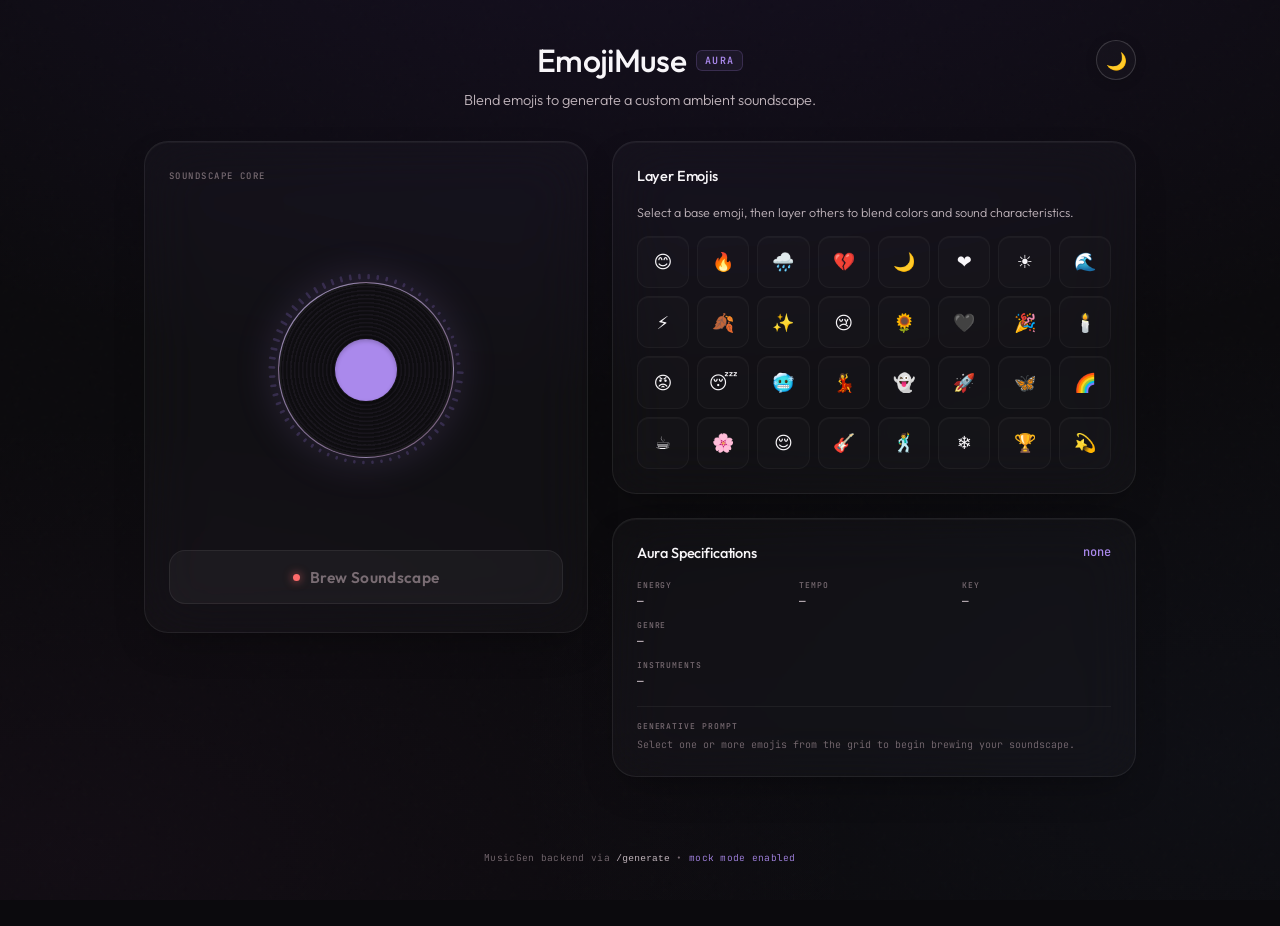
==== commit 54671417: "EmojiMuse UI Part 2" ====
--- a/Emoji.html
+++ b/Emoji.html
@@ -10,7 +10,7 @@
 <link rel="preconnect" href="https://fonts.gstatic.com" crossorigin>
 <link href="https://fonts.googleapis.com/css2?family=Outfit:wght@300;400;500;600;700&family=JetBrains+Mono:wght@400;500;600&display=swap" rel="stylesheet">
 
-<link rel="stylesheet" href="Styles.css">
+<link rel="stylesheet" href="styles.css">
 </head>
 <body>
 
@@ -159,6 +159,6 @@
 
 </main>
 
-<script src="Script.js"></script>
+<script src="script.js"></script>
 </body>
 </html>
--- a/styles.css
+++ b/styles.css
@@ -0,0 +1,895 @@
+/* ==========================================================================
+   EmojiMuse — Aura Soundscape Redesign
+   Redesigned CSS System: Cozy, Minimalist, Sleek, and Frosted-Glassmorphic.
+   ========================================================================== */
+
+:root {
+  /* Cozy Warm Dark Ground */
+  --bg-dark: #0b0a0d;
+  --bg-card: rgba(255, 255, 255, 0.022);
+  --glass-surface: rgba(255, 255, 255, 0.02);
+  --glass-border: rgba(255, 255, 255, 0.07);
+  --glass-border-hi: rgba(255, 255, 255, 0.16);
+
+  /* Cozy Muted Textures */
+  --ink: #f8f6f9;       /* Warm cream white */
+  --ink-dim: #c1b5bc;   /* Soft warm lavender gray */
+  --ink-faint: #796c73; /* Muted deep gray-brown */
+
+  /* Dynamic Pastel Accent (overwritten per selection by JS) */
+  --hue: 38;
+  --accent: hsl(var(--hue) 72% 73%);
+  --accent-soft: hsl(var(--hue) 72% 73% / 0.2);
+  --accent-wash: hsl(var(--hue) 60% 73% / 0.07);
+  --accent-glow: hsl(var(--hue) 80% 75% / 0.38);
+
+  /* Fonts */
+  --font-voice: 'Outfit', system-ui, -apple-system, sans-serif;
+  --font-data: 'JetBrains Mono', ui-monospace, 'Courier New', monospace;
+
+  /* Premium Easing */
+  --ease: cubic-bezier(0.16, 1, 0.3, 1);
+  --ease-in-out: cubic-bezier(0.65, 0, 0.35, 1);
+}
+
+/* ------------------------------------------------------------------
+   Light Mode Overrides
+   Applied via data-theme="light" on <body>
+   ------------------------------------------------------------------ */
+body[data-theme="light"] {
+  --bg-dark: #f5f2f7;
+  --bg-card: rgba(255, 255, 255, 0.65);
+  --glass-surface: rgba(255, 255, 255, 0.55);
+  --glass-border: rgba(180, 160, 190, 0.28);
+  --glass-border-hi: rgba(150, 120, 170, 0.45);
+
+  --ink: #1e1624;
+  --ink-dim: #5c4d65;
+  --ink-faint: #9e8fa8;
+
+  --accent-soft: hsl(var(--hue) 65% 55% / 0.18);
+  --accent-wash: hsl(var(--hue) 60% 60% / 0.1);
+  --accent-glow: hsl(var(--hue) 75% 55% / 0.3);
+}
+
+body[data-theme="light"] .room {
+  background-color: #f5f2f7;
+  background-image:
+    radial-gradient(110% 80% at 50% -20%, hsl(var(--hue) 70% 75% / 0.22) 0%, transparent 80%),
+    radial-gradient(90% 70% at 5% 95%,  hsl(calc(var(--hue) + 40) 55% 75% / 0.12) 0%, transparent 70%),
+    radial-gradient(80% 70% at 95% 85%, hsl(calc(var(--hue) - 40) 55% 75% / 0.12) 0%, transparent 70%);
+}
+
+body[data-theme="light"] .glass-card {
+  box-shadow:
+    0 8px 32px -8px rgba(80, 50, 100, 0.12),
+    inset 0 1px 1px rgba(255, 255, 255, 0.8);
+}
+
+body[data-theme="light"] .glass-card:hover {
+  box-shadow:
+    0 16px 40px -10px rgba(80, 50, 100, 0.18),
+    inset 0 1px 1px rgba(255, 255, 255, 0.9);
+  border-color: rgba(150, 120, 170, 0.4);
+}
+
+body[data-theme="light"] .brew-btn {
+  background: linear-gradient(135deg,
+    hsl(var(--hue) 65% 62%) 0%,
+    hsl(calc(var(--hue) + 25) 65% 65%) 100%
+  );
+  color: #fff;
+  box-shadow: 0 6px 24px -6px hsl(var(--hue) 60% 55% / 0.45);
+}
+
+body[data-theme="light"] .chip[aria-pressed="true"] {
+  background: hsl(var(--hue) 65% 60% / 0.2);
+  border-color: hsl(var(--hue) 65% 60% / 0.5);
+}
+
+* {
+  box-sizing: border-box;
+  margin: 0;
+  padding: 0;
+  -webkit-tap-highlight-color: transparent;
+}
+
+button, input, select, textarea {
+  font-family: inherit;
+  font-size: inherit;
+  font-weight: inherit;
+  color: inherit;
+}
+
+body {
+  min-height: 100vh;
+  background-color: var(--bg-dark);
+  color: var(--ink);
+  font-family: var(--font-voice);
+  font-weight: 300;
+  -webkit-font-smoothing: antialiased;
+  overflow-x: hidden;
+  position: relative;
+}
+
+/* ------------------------------------------------------------------
+   Ambient Lava Lamp Backdrop
+   ------------------------------------------------------------------ */
+.room {
+  position: fixed;
+  inset: 0;
+  z-index: 0;
+  pointer-events: none;
+  background-color: var(--bg-dark);
+  background-image:
+    radial-gradient(110% 80% at 50% -20%, hsl(var(--hue) 55% 45% / 0.13) 0%, transparent 80%),
+    radial-gradient(90% 70% at 5% 95%, hsl(calc(var(--hue) + 40) 42% 40% / 0.05) 0%, transparent 70%),
+    radial-gradient(80% 70% at 95% 85%, hsl(calc(var(--hue) - 40) 42% 40% / 0.05) 0%, transparent 70%);
+  transition: background-image 1.2s var(--ease);
+}
+
+.room::before {
+  content: "";
+  position: absolute;
+  inset: 0;
+  opacity: 0.012;
+  pointer-events: none;
+  background-image: url("data:image/svg+xml,%3Csvg viewBox='0 0 200 200' xmlns='http://www.w3.org/2000/svg'%3E%3Cfilter id='noiseFilter'%3E%3CfeTurbulence type='fractalNoise' baseFrequency='0.8' numOctaves='3' stitchTiles='stitch'/%3E%3C/filter%3E%3Crect width='100%25' height='100%25' filter='url(%23noiseFilter)'/%3E%3C/svg%3E");
+}
+
+/* ------------------------------------------------------------------
+   Application Container
+   ------------------------------------------------------------------ */
+.app-container {
+  position: relative;
+  z-index: 1;
+  max-width: 1040px;
+  margin: 0 auto;
+  padding: 40px 24px 60px;
+  display: flex;
+  flex-direction: column;
+  gap: 32px;
+}
+
+/* Header */
+.header {
+  text-align: center;
+  animation: appFadeIn 1s var(--ease) both;
+}
+
+.header__top {
+  display: flex;
+  align-items: center;
+  justify-content: center;
+  gap: 14px;
+  position: relative;
+}
+
+/* Theme toggle pill button */
+.theme-toggle {
+  position: absolute;
+  right: 0;
+  display: flex;
+  align-items: center;
+  justify-content: center;
+  width: 40px;
+  height: 40px;
+  border-radius: 50%;
+  border: 1px solid var(--glass-border-hi);
+  background: var(--bg-card);
+  backdrop-filter: blur(12px);
+  -webkit-backdrop-filter: blur(12px);
+  cursor: pointer;
+  transition:
+    background 400ms var(--ease),
+    border-color 400ms var(--ease),
+    transform 200ms var(--ease),
+    box-shadow 300ms var(--ease);
+  box-shadow: 0 2px 12px rgba(0,0,0,0.15);
+  padding: 0;
+  line-height: 1;
+  font-size: 17px;
+  overflow: hidden;
+}
+
+.theme-toggle:hover {
+  transform: scale(1.1) rotate(15deg);
+  box-shadow: 0 4px 20px rgba(0,0,0,0.2);
+  border-color: var(--accent);
+}
+
+.theme-toggle:active {
+  transform: scale(0.95);
+}
+
+.theme-toggle__icon {
+  position: absolute;
+  transition: opacity 350ms var(--ease), transform 350ms var(--ease);
+  display: block;
+}
+
+/* Dark mode: show moon, hide sun */
+.theme-toggle__icon--sun  { opacity: 0; transform: scale(0.6) rotate(-30deg); }
+.theme-toggle__icon--moon { opacity: 1; transform: scale(1)   rotate(0deg);   }
+
+/* Light mode: show sun, hide moon */
+body[data-theme="light"] .theme-toggle__icon--sun  { opacity: 1; transform: scale(1)   rotate(0deg);   }
+body[data-theme="light"] .theme-toggle__icon--moon { opacity: 0; transform: scale(0.6) rotate(30deg);  }
+
+
+
+@keyframes appFadeIn {
+  from { opacity: 0; transform: translateY(12px); }
+  to { opacity: 1; transform: none; }
+}
+
+.header__title {
+  font-size: 32px;
+  font-weight: 500;
+  letter-spacing: -0.02em;
+  color: var(--ink);
+  display: inline-flex;
+  align-items: center;
+  gap: 10px;
+}
+
+.header__badge {
+  font-family: var(--font-data);
+  font-size: 10px;
+  font-weight: 600;
+  letter-spacing: 0.12em;
+  text-transform: uppercase;
+  color: var(--accent);
+  border: 1px solid var(--accent-soft);
+  border-radius: 6px;
+  padding: 3px 8px;
+  background: var(--accent-wash);
+  transition: color 600ms var(--ease), border-color 600ms var(--ease), background 600ms var(--ease);
+}
+
+.header__sub {
+  margin-top: 10px;
+  font-size: 14.5px;
+  font-weight: 300;
+  color: var(--ink-dim);
+}
+
+/* ------------------------------------------------------------------
+   Dashboard Layout (Split Panels)
+   ------------------------------------------------------------------ */
+.dashboard {
+  display: grid;
+  grid-template-columns: 1fr;
+  gap: 24px;
+  width: 100%;
+}
+
+@media (min-width: 820px) {
+  .dashboard {
+    grid-template-columns: 1.1fr 1.3fr;
+    align-items: start;
+  }
+}
+
+.panel {
+  display: flex;
+  flex-direction: column;
+  gap: 24px;
+}
+
+/* Frosted Glassmorphism Card base */
+.glass-card {
+  background: var(--bg-card);
+  backdrop-filter: blur(28px) saturate(125%);
+  -webkit-backdrop-filter: blur(28px) saturate(125%);
+  border-radius: 24px;
+  padding: 24px;
+  border: 1px solid var(--glass-border);
+  box-shadow:
+    0 16px 40px -15px rgba(0, 0, 0, 0.4),
+    inset 0 1px 1px rgba(255, 255, 255, 0.05);
+  transition: border-color 600ms var(--ease), box-shadow 600ms var(--ease);
+  animation: appFadeIn 1s var(--ease) both;
+}
+
+.glass-card:hover {
+  border-color: rgba(255, 255, 255, 0.12);
+  box-shadow:
+    0 20px 48px -12px rgba(0, 0, 0, 0.5),
+    inset 0 1px 1px rgba(255, 255, 255, 0.07);
+}
+
+.card-header {
+  display: flex;
+  align-items: center;
+  justify-content: space-between;
+  margin-bottom: 18px;
+}
+
+.receiver__model {
+  font-family: var(--font-data);
+  font-size: 9px;
+  font-weight: 500;
+  letter-spacing: 0.16em;
+  color: var(--ink-faint);
+  text-transform: uppercase;
+}
+
+/* ------------------------------------------------------------------
+   Aura Core & Orb section
+   ------------------------------------------------------------------ */
+.visualizer-card {
+  display: flex;
+  flex-direction: column;
+  align-items: center;
+  text-align: center;
+  padding: 28px 24px;
+}
+
+.visualizer-card .card-header {
+  width: 100%;
+}
+
+.orb-container {
+  position: relative;
+  width: 320px;
+  height: 320px;
+  display: flex;
+  align-items: center;
+  justify-content: center;
+  margin: 10px 0 20px;
+}
+
+.visualizer-canvas {
+  position: absolute;
+  inset: 0;
+  width: 100%;
+  height: 100%;
+  pointer-events: none;
+  z-index: 1;
+}
+
+/* Frosted glass Aura Orb */
+.aura-orb {
+  position: relative;
+  z-index: 2;
+  width: 176px;
+  height: 176px;
+  border-radius: 50%;
+  background:
+    radial-gradient(circle at 30% 30%, rgba(255, 255, 255, 0.18), transparent 70%),
+    linear-gradient(135deg, hsl(var(--hue) 65% 70% / 0.6) 0%, hsl(calc(var(--hue) + 40) 65% 70% / 0.3) 100%);
+  border: 1px solid rgba(255, 255, 255, 0.25);
+  box-shadow:
+    0 0 45px var(--accent-soft),
+    inset 0 2px 4px rgba(255, 255, 255, 0.25),
+    inset 0 -2px 4px rgba(0, 0, 0, 0.25);
+  display: flex;
+  align-items: center;
+  justify-content: center;
+  overflow: hidden;
+  animation: orbBreathing 4.5s ease-in-out infinite;
+  transition: background 1.2s var(--ease), box-shadow 1.2s var(--ease);
+}
+
+@keyframes orbBreathing {
+  0%, 100% { transform: scale(1); box-shadow: 0 0 35px var(--accent-soft); }
+  50% { transform: scale(1.04); box-shadow: 0 0 60px var(--accent-glow); }
+}
+
+.orb-emoji {
+  font-size: 58px;
+  line-height: 1;
+  filter: drop-shadow(0 4px 10px rgba(0, 0, 0, 0.35));
+  user-select: none;
+  transition: transform 400ms var(--ease), opacity 300ms var(--ease);
+}
+
+/* ------------------------------------------------------------------
+   Sleek Vinyl Disc (Plays inside the Orb)
+   ------------------------------------------------------------------ */
+.vinyl-disc {
+  position: absolute;
+  inset: 0;
+  border-radius: 50%;
+  background:
+    repeating-radial-gradient(circle, #0e0d10 0px, #0e0d10 2px, #18151c 3px, #18151c 4px);
+  box-shadow:
+    0 8px 24px rgba(0, 0, 0, 0.6),
+    inset 0 0 0 2px rgba(255, 255, 255, 0.05);
+  display: flex;
+  align-items: center;
+  justify-content: center;
+  animation: vinylRotate 6s linear infinite;
+  animation-play-state: paused;
+  z-index: 3;
+}
+
+.vinyl-disc.is-playing {
+  animation-play-state: running;
+}
+
+@keyframes vinylRotate {
+  to { transform: rotate(360deg); }
+}
+
+.vinyl-grooves {
+  position: absolute;
+  inset: 12px;
+  border-radius: 50%;
+  border: 1px dashed rgba(255, 255, 255, 0.03);
+  pointer-events: none;
+}
+
+.vinyl-label {
+  width: 62px;
+  height: 62px;
+  border-radius: 50%;
+  background: var(--accent);
+  box-shadow: inset 0 2px 4px rgba(0, 0, 0, 0.2), 0 2px 6px rgba(0, 0, 0, 0.3);
+  display: flex;
+  align-items: center;
+  justify-content: center;
+  position: relative;
+  transition: background 600ms var(--ease);
+}
+
+.vinyl-emoji {
+  font-size: 26px;
+  filter: drop-shadow(0 2px 4px rgba(0, 0, 0, 0.3));
+  user-select: none;
+}
+
+
+
+/* ------------------------------------------------------------------
+   Brew Button
+   ------------------------------------------------------------------ */
+.brew-btn {
+  position: relative;
+  width: 100%;
+  background: var(--accent);
+  color: var(--bg-dark);
+  font-family: var(--font-voice);
+  font-size: 15.5px;
+  font-weight: 600;
+  letter-spacing: 0.02em;
+  padding: 16px;
+  border: none;
+  border-radius: 16px;
+  cursor: pointer;
+  box-shadow:
+    0 12px 28px -10px var(--accent-soft),
+    inset 0 1px 0 rgba(255, 255, 255, 0.4);
+  display: flex;
+  align-items: center;
+  justify-content: center;
+  gap: 10px;
+  overflow: hidden;
+  transition: transform 180ms var(--ease), background 600ms var(--ease), box-shadow 600ms var(--ease);
+}
+
+.brew-btn__glow {
+  position: absolute;
+  inset: 0;
+  background: linear-gradient(90deg, transparent, rgba(255, 255, 255, 0.2), transparent);
+  transform: translateX(-100%);
+  transition: transform 800ms var(--ease);
+}
+
+.brew-btn:hover {
+  transform: translateY(-2px);
+  box-shadow:
+    0 16px 32px -8px var(--accent-soft),
+    inset 0 1px 0 rgba(255, 255, 255, 0.45);
+}
+
+.brew-btn:hover .brew-btn__glow {
+  transform: translateX(100%);
+}
+
+.brew-btn:active {
+  transform: translateY(1px);
+}
+
+.brew-btn__dot {
+  width: 7px;
+  height: 7px;
+  border-radius: 50%;
+  background: var(--bg-dark);
+}
+
+.brew-btn:disabled {
+  background: rgba(255, 255, 255, 0.04);
+  color: var(--ink-faint);
+  box-shadow: none;
+  border: 1px solid var(--glass-border);
+  cursor: wait;
+}
+
+.brew-btn:disabled .brew-btn__dot {
+  background: #ff6b6b;
+  box-shadow: 0 0 8px 1px rgba(255, 107, 107, 0.5);
+  animation: lampBlink 0.7s steps(1) infinite;
+}
+
+@keyframes lampBlink { 50% { opacity: 0.3; } }
+
+/* Status Lamp inside Header */
+.lamp {
+  display: inline-flex;
+  align-items: center;
+  gap: 7px;
+  background: rgba(0, 0, 0, 0.15);
+  padding: 4px 10px;
+  border-radius: 99px;
+  border: 1px solid rgba(255, 255, 255, 0.03);
+}
+
+.lamp__dot {
+  width: 6px;
+  height: 6px;
+  border-radius: 50%;
+  background: var(--ink-faint);
+  transition: background 400ms var(--ease), box-shadow 400ms var(--ease);
+}
+
+.lamp__text {
+  font-family: var(--font-data);
+  font-size: 8.5px;
+  font-weight: 500;
+  letter-spacing: 0.08em;
+  text-transform: uppercase;
+  color: var(--ink-faint);
+}
+
+.lamp[data-state="tuned"] .lamp__dot {
+  background: var(--accent);
+  box-shadow: 0 0 8px var(--accent-glow);
+}
+.lamp[data-state="tuned"] .lamp__text {
+  color: var(--ink-dim);
+}
+
+.lamp[data-state="recording"] .lamp__dot {
+  background: #ff6b6b;
+  box-shadow: 0 0 10px 1px rgba(255, 107, 107, 0.4);
+  animation: lampBlink 0.7s steps(1) infinite;
+}
+.lamp[data-state="recording"] .lamp__text {
+  color: #ff8e8e;
+}
+
+/* ------------------------------------------------------------------
+   Emoji Grid Controls
+   ------------------------------------------------------------------ */
+.panel-title {
+  font-size: 14.5px;
+  font-weight: 500;
+  letter-spacing: -0.01em;
+  color: var(--ink);
+}
+
+.panel-hint {
+  font-size: 12.5px;
+  color: var(--ink-dim);
+  line-height: 1.5;
+  margin-bottom: 14px;
+}
+
+.clear-btn {
+  background: none;
+  border: none;
+  font-family: var(--font-data);
+  font-size: 9px;
+  letter-spacing: 0.08em;
+  text-transform: uppercase;
+  color: var(--ink-dim);
+  cursor: pointer;
+  transition: color 200ms var(--ease);
+}
+
+.clear-btn:hover {
+  color: var(--accent);
+}
+
+.emoji-grid {
+  display: grid;
+  grid-template-columns: repeat(8, 1fr);
+  gap: 8px;
+}
+
+/* Soft Rounded Glass Chip buttons */
+.chip {
+  aspect-ratio: 1;
+  border-radius: 12px;
+  border: 1px solid rgba(255, 255, 255, 0.04);
+  background: rgba(255, 255, 255, 0.015);
+  font-size: 18px;
+  display: grid;
+  place-items: center;
+  cursor: pointer;
+  box-shadow: inset 0 1px 0 rgba(255, 255, 255, 0.03);
+  transition: transform 180ms var(--ease), border-color 180ms var(--ease),
+              background 180ms var(--ease), box-shadow 180ms var(--ease), opacity 180ms var(--ease);
+}
+
+.chip:hover {
+  border-color: rgba(255, 255, 255, 0.16);
+  background: rgba(255, 255, 255, 0.05);
+  transform: translateY(-2px) scale(1.05);
+  box-shadow: 0 4px 10px rgba(0, 0, 0, 0.12);
+}
+
+.chip:focus-visible {
+  outline: 2px solid var(--accent);
+  outline-offset: 2px;
+}
+
+.chip[aria-pressed="true"] {
+  border-color: var(--accent);
+  background: var(--accent-wash);
+  transform: translateY(-2px);
+  box-shadow:
+    0 4px 12px -5px var(--accent-soft),
+    inset 0 1px 0 rgba(255, 255, 255, 0.08);
+}
+
+.chip[data-tuned="true"] {
+  /* Highlights the primary badge color slightly */
+  background: rgba(255, 255, 255, 0.05);
+  border-color: rgba(255, 255, 255, 0.15);
+}
+
+/* ------------------------------------------------------------------
+   Specifications Readouts
+   ------------------------------------------------------------------ */
+.specs-mood-val {
+  font-family: var(--font-data);
+  font-size: 12px;
+  font-weight: 500;
+  color: var(--accent);
+  text-transform: lowercase;
+}
+
+.specs-grid {
+  display: grid;
+  grid-template-columns: repeat(3, 1fr);
+  gap: 12px 14px;
+}
+
+.specs-cell {
+  display: flex;
+  flex-direction: column;
+  gap: 4px;
+}
+
+.specs-cell--full {
+  grid-column: span 3;
+}
+
+.specs-grid dt {
+  font-family: var(--font-data);
+  font-size: 8px;
+  font-weight: 500;
+  letter-spacing: 0.12em;
+  text-transform: uppercase;
+  color: var(--ink-faint);
+}
+
+.specs-grid dd {
+  font-family: var(--font-data);
+  font-size: 11px;
+  font-weight: 500;
+  color: var(--ink-dim);
+  font-variant-numeric: tabular-nums;
+  overflow-wrap: anywhere;
+  transition: color 500ms var(--ease);
+}
+
+/* Prompt Box */
+.prompt-box {
+  margin-top: 18px;
+  padding-top: 14px;
+  border-top: 1px solid rgba(255, 255, 255, 0.05);
+}
+
+.prompt-label {
+  display: block;
+  font-family: var(--font-data);
+  font-size: 8px;
+  font-weight: 500;
+  letter-spacing: 0.12em;
+  text-transform: uppercase;
+  color: var(--ink-faint);
+  margin-bottom: 6px;
+}
+
+.prompt-text {
+  font-family: var(--font-data);
+  font-size: 10px;
+  line-height: 1.55;
+  color: var(--ink-faint);
+  transition: color 500ms var(--ease);
+}
+
+/* ------------------------------------------------------------------
+   Sleeve Vinyl Player Deck
+   ------------------------------------------------------------------ */
+.player-deck {
+  animation: cardSlideUp 0.6s var(--ease) both;
+}
+
+@keyframes cardSlideUp {
+  from { opacity: 0; transform: translateY(12px); }
+  to { opacity: 1; transform: none; }
+}
+
+.deck-status {
+  font-family: var(--font-data);
+  font-size: 9px;
+  letter-spacing: 0.08em;
+  text-transform: uppercase;
+  color: var(--ink-faint);
+}
+
+.sleeve-card {
+  background: rgba(0, 0, 0, 0.2);
+  border: 1px solid rgba(255, 255, 255, 0.03);
+  border-radius: 16px;
+  padding: 16px 18px;
+  display: flex;
+  flex-direction: column;
+  gap: 14px;
+  box-shadow: inset 0 2px 6px rgba(0,0,0,0.3);
+}
+
+.sleeve-label {
+  display: flex;
+  align-items: center;
+  justify-content: space-between;
+  gap: 12px;
+}
+
+.sleeve-meta {
+  display: flex;
+  flex-direction: column;
+  gap: 2px;
+  min-width: 0;
+}
+
+.sleeve-title {
+  font-family: var(--font-voice);
+  font-size: 13.5px;
+  font-weight: 600;
+  color: var(--ink);
+  white-space: nowrap;
+  overflow: hidden;
+  text-overflow: ellipsis;
+  text-transform: lowercase;
+}
+
+.sleeve-sub {
+  font-family: var(--font-data);
+  font-size: 8px;
+  letter-spacing: 0.06em;
+  color: var(--ink-dim);
+  text-transform: uppercase;
+}
+
+/* Play/Pause Button */
+.play-btn {
+  width: 32px;
+  height: 32px;
+  border-radius: 50%;
+  border: none;
+  background: var(--accent);
+  color: var(--bg-dark);
+  font-size: 10px;
+  cursor: pointer;
+  display: grid;
+  place-items: center;
+  box-shadow: 0 4px 10px rgba(0, 0, 0, 0.35);
+  transition: transform 180ms var(--ease), background 500ms var(--ease);
+}
+
+.play-btn:hover {
+  transform: scale(1.08);
+  filter: brightness(1.04);
+}
+
+.play-btn:active {
+  transform: scale(0.95);
+}
+
+/* Progress bar */
+.player-progress {
+  display: flex;
+  align-items: center;
+  gap: 10px;
+}
+
+.player-time {
+  font-family: var(--font-data);
+  font-size: 9px;
+  color: var(--ink-dim);
+  font-variant-numeric: tabular-nums;
+  width: 28px;
+}
+
+.progress-bar {
+  flex: 1;
+  height: 4px;
+  background: rgba(255, 255, 255, 0.06);
+  border-radius: 2px;
+  overflow: hidden;
+  cursor: pointer;
+  position: relative;
+}
+
+.progress-fill {
+  position: absolute;
+  left: 0;
+  top: 0;
+  height: 100%;
+  width: 0%;
+  background: var(--accent);
+  transition: width 100ms linear;
+}
+
+.error-note {
+  font-family: var(--font-data);
+  font-size: 10px;
+  line-height: 1.6;
+  color: #ff6b6b;
+  text-align: center;
+  max-width: 480px;
+  margin: 0 auto;
+}
+
+/* ------------------------------------------------------------------
+   Colophon Footer
+   ------------------------------------------------------------------ */
+.colophon {
+  text-align: center;
+  margin-top: 10px;
+}
+
+.colophon p {
+  font-family: var(--font-data);
+  font-size: 9.5px;
+  letter-spacing: 0.03em;
+  color: var(--ink-faint);
+  line-height: 1.5;
+}
+
+.colophon code {
+  color: var(--ink-dim);
+}
+
+#apiState {
+  color: var(--accent);
+  transition: color 600ms var(--ease);
+}
+
+#apiState[data-connected="true"] {
+  color: #7affc8;
+}
+
+/* ------------------------------------------------------------------
+   Responsive styles for narrow views
+   ------------------------------------------------------------------ */
+@media (max-width: 440px) {
+  .app-container { padding: 24px 16px 40px; }
+  .header__title { font-size: 26px; }
+  .visualizer-card { padding: 20px 16px; }
+  .orb-container { width: 260px; height: 260px; }
+  .visualizer-canvas { width: 260px; height: 260px; }
+  .aura-orb { width: 140px; height: 140px; }
+  .orb-emoji { font-size: 46px; }
+  .vinyl-label { width: 50px; height: 50px; }
+  .vinyl-emoji { font-size: 20px; }
+  .emoji-grid { grid-template-columns: repeat(6, 1fr); gap: 6px; }
+  .specs-grid { grid-template-columns: repeat(2, 1fr); }
+  .specs-cell--full { grid-column: span 2; }
+}
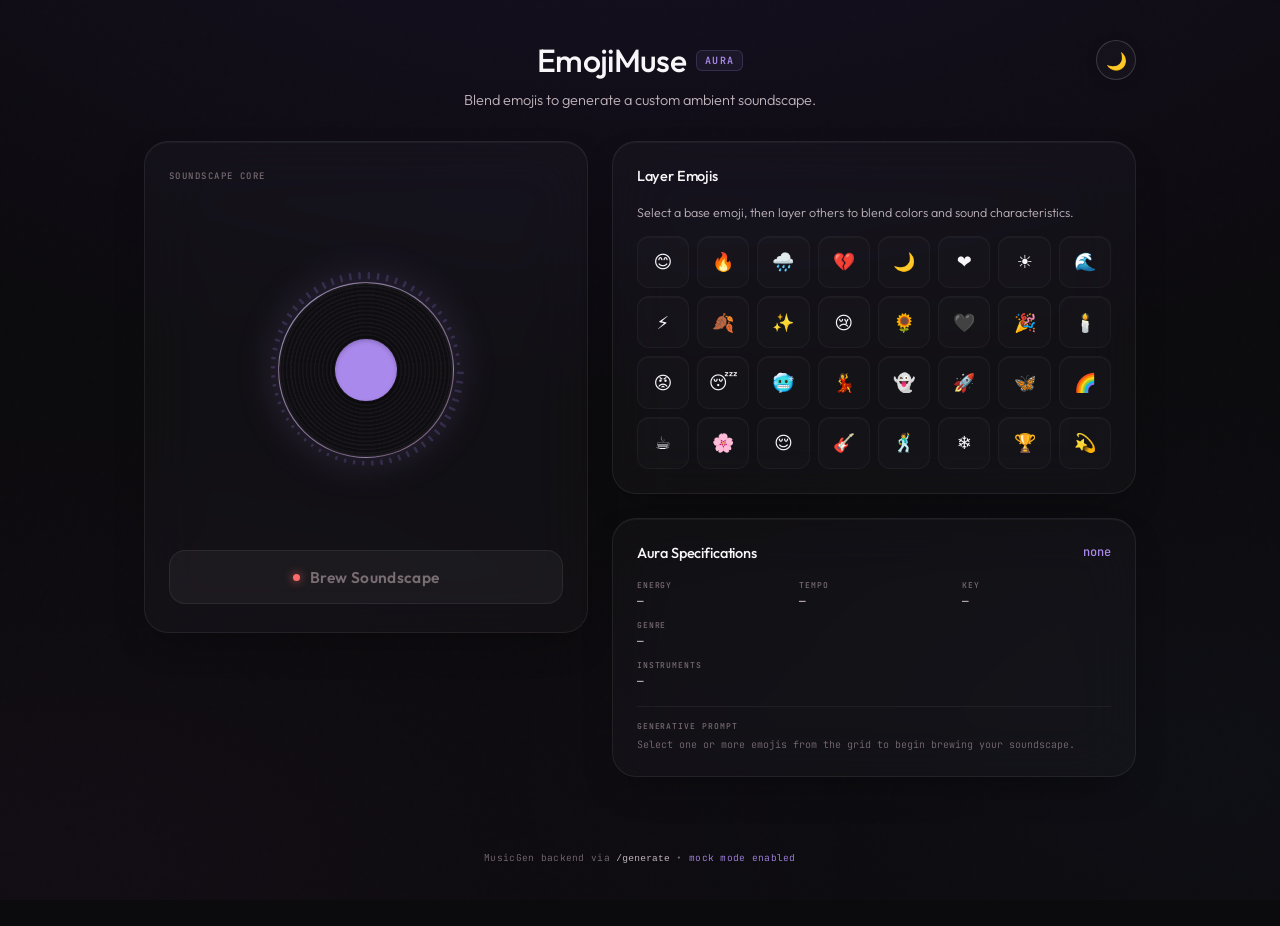
==== commit 29d2ac79: "EmojiMuse UI Part 2" ====
--- a/Emoji.html
+++ b/Emoji.html
@@ -1,164 +1,170 @@
 <!DOCTYPE html>
 <html lang="en">
+
 <head>
-<meta charset="UTF-8">
-<meta name="viewport" content="width=device-width, initial-scale=1.0">
-<title>EmojiMuse — Aura Soundscape</title>
-<meta name="description" content="Blend emoji vibes to generate original AI-synthesized music. Experience a shifting pastel soundscape.">
+  <meta charset="UTF-8">
+  <meta name="viewport" content="width=device-width, initial-scale=1.0">
+  <title>EmojiMuse — Aura Soundscape</title>
+  <meta name="description"
+    content="Blend emoji vibes to generate original AI-synthesized music. Experience a shifting pastel soundscape.">
 
-<link rel="preconnect" href="https://fonts.googleapis.com">
-<link rel="preconnect" href="https://fonts.gstatic.com" crossorigin>
-<link href="https://fonts.googleapis.com/css2?family=Outfit:wght@300;400;500;600;700&family=JetBrains+Mono:wght@400;500;600&display=swap" rel="stylesheet">
+  <link rel="preconnect" href="https://fonts.googleapis.com">
+  <link rel="preconnect" href="https://fonts.gstatic.com" crossorigin>
+  <link
+    href="https://fonts.googleapis.com/css2?family=Outfit:wght@300;400;500;600;700&family=JetBrains+Mono:wght@400;500;600&display=swap"
+    rel="stylesheet">
 
-<link rel="stylesheet" href="styles.css">
+  <link rel="stylesheet" href="styles.css">
 </head>
+
 <body>
 
-<div class="room" aria-hidden="true"></div>
+  <div class="room" aria-hidden="true"></div>
 
-<main class="app-container">
+  <main class="app-container">
 
-  <!-- ================= HEADER ================= -->
-  <header class="header">
-    <div class="header__top">
-      <h1 class="header__title">EmojiMuse<span class="header__badge">Aura</span></h1>
-      <button class="theme-toggle" id="themeToggle" aria-label="Toggle light/dark mode" title="Toggle theme">
-        <span class="theme-toggle__icon theme-toggle__icon--moon">🌙</span>
-        <span class="theme-toggle__icon theme-toggle__icon--sun">☀️</span>
-      </button>
-    </div>
-    <p class="header__sub">Blend emojis to generate a custom ambient soundscape.</p>
-  </header>
+    <!-- ================= HEADER ================= -->
+    <header class="header">
+      <div class="header__top">
+        <h1 class="header__title">EmojiMuse<span class="header__badge">Aura</span></h1>
+        <button class="theme-toggle" id="themeToggle" aria-label="Toggle light/dark mode" title="Toggle theme">
+          <span class="theme-toggle__icon theme-toggle__icon--moon">🌙</span>
+          <span class="theme-toggle__icon theme-toggle__icon--sun">☀️</span>
+        </button>
+      </div>
+      <p class="header__sub">Blend emojis to generate a custom ambient soundscape.</p>
+    </header>
 
-  <!-- ================= MAIN LAYOUT ================= -->
-  <div class="dashboard">
+    <!-- ================= MAIN LAYOUT ================= -->
+    <div class="dashboard">
 
-    <!-- LEFT PANEL: AURA ORB & PLAYER -->
-    <section class="panel panel--visualizer" aria-label="Aura Soundscape Core">
-      <div class="glass-card visualizer-card">
-        
-        <div class="card-header">
-          <span class="receiver__model">Soundscape Core</span>
+      <!-- LEFT PANEL: AURA ORB & PLAYER -->
+      <section class="panel panel--visualizer" aria-label="Aura Soundscape Core">
+        <div class="glass-card visualizer-card">
+
+          <div class="card-header">
+            <span class="receiver__model">Soundscape Core</span>
+          </div>
+
+          <!-- The Glowing Aura Orb / Vinyl Center -->
+          <div class="orb-container">
+            <!-- Canvas for radial waveform visualizer -->
+            <canvas class="visualizer-canvas" id="visualizer" width="320" height="320"></canvas>
+
+            <div class="aura-orb" id="auraOrb">
+              <!-- Central emoji display (when not playing/idle) -->
+              <span class="orb-emoji" id="dEmoji"></span>
+
+              <!-- Rotating Vinyl record (visible when tape is ready/playing) -->
+              <div class="vinyl-disc" id="vinylDisc" hidden>
+                <div class="vinyl-grooves"></div>
+                <div class="vinyl-label" id="vinylLabel">
+                  <span class="vinyl-emoji" id="vinylEmoji"></span>
+                </div>
+              </div>
+            </div>
+          </div>
+
+          <!-- Sleek Brew Trigger Button -->
+          <button class="brew-btn" id="generateBtn" type="button">
+            <span class="brew-btn__glow"></span>
+            <span class="brew-btn__dot"></span>
+            <span id="generateLabel">Brew Soundscape</span>
+          </button>
+
+        </div>
+      </section>
+
+      <!-- RIGHT PANEL: EMOJI PALETTE & SPEC READOUTS -->
+      <section class="panel panel--controls" aria-label="Controls and Specifications">
+
+        <!-- Emoji Blend Tray -->
+        <div class="glass-card palette-card">
+          <div class="card-header">
+            <h2 class="panel-title">Layer Emojis</h2>
+            <button class="clear-btn" id="clearBtn" type="button" hidden>clear mix</button>
+          </div>
+          <p class="panel-hint">Select a base emoji, then layer others to blend colors and sound characteristics.</p>
+          <div class="emoji-grid" id="trayChips">
+            <!-- Chips injected by JS -->
+          </div>
         </div>
 
-        <!-- The Glowing Aura Orb / Vinyl Center -->
-        <div class="orb-container">
-          <!-- Canvas for radial waveform visualizer -->
-          <canvas class="visualizer-canvas" id="visualizer" width="320" height="320"></canvas>
-          
-          <div class="aura-orb" id="auraOrb">
-            <!-- Central emoji display (when not playing/idle) -->
-            <span class="orb-emoji" id="dEmoji"></span>
-            
-            <!-- Rotating Vinyl record (visible when tape is ready/playing) -->
-            <div class="vinyl-disc" id="vinylDisc" hidden>
-              <div class="vinyl-grooves"></div>
-              <div class="vinyl-label" id="vinylLabel">
-                <span class="vinyl-emoji" id="vinylEmoji"></span>
+        <!-- Music Specifications Readout -->
+        <div class="glass-card specs-card">
+          <div class="card-header">
+            <h2 class="panel-title">Aura Specifications</h2>
+            <span class="specs-mood-val" id="dMood">joyful</span>
+          </div>
+
+          <dl class="specs-grid">
+            <div class="specs-cell">
+              <dt>energy</dt>
+              <dd id="dEnergy">high</dd>
+            </div>
+            <div class="specs-cell">
+              <dt>tempo</dt>
+              <dd id="dTempo">110–128 BPM</dd>
+            </div>
+            <div class="specs-cell">
+              <dt>key</dt>
+              <dd id="dKey">major</dd>
+            </div>
+            <div class="specs-cell specs-cell--full">
+              <dt>genre</dt>
+              <dd id="dGenre">acoustic pop</dd>
+            </div>
+            <div class="specs-cell specs-cell--full">
+              <dt>instruments</dt>
+              <dd id="dInstruments">piano, acoustic guitar</dd>
+            </div>
+          </dl>
+
+          <div class="prompt-box">
+            <span class="prompt-label">Generative Prompt</span>
+            <p class="prompt-text" id="dPrompt"></p>
+          </div>
+        </div>
+
+        <!-- Vinyl Sleeve Player Deck -->
+        <div class="glass-card player-deck" id="playerDeck" hidden>
+          <div class="card-header">
+            <h2 class="panel-title">Aura Player</h2>
+            <span class="deck-status" id="deckStatus">empty</span>
+          </div>
+
+          <div class="sleeve-card" id="sleeveCard">
+            <div class="sleeve-label">
+              <div class="sleeve-meta">
+                <span class="sleeve-title" id="tapeTitle">joyful soundscape</span>
+                <span class="sleeve-sub" id="tapeMeta">AURA MIX · 110–128 BPM</span>
+              </div>
+              <button class="play-btn" id="tapePlay" type="button" aria-label="Play track">▶</button>
+            </div>
+
+            <div class="player-progress">
+              <span class="player-time" id="tapeCounter">0:00</span>
+              <div class="progress-bar">
+                <div class="progress-fill" id="progressFill"></div>
               </div>
             </div>
           </div>
         </div>
 
-        <!-- Sleek Brew Trigger Button -->
-        <button class="brew-btn" id="generateBtn" type="button">
-          <span class="brew-btn__glow"></span>
-          <span class="brew-btn__dot"></span>
-          <span id="generateLabel">Brew Soundscape</span>
-        </button>
+      </section>
 
-      </div>
-    </section>
+    </div>
 
-    <!-- RIGHT PANEL: EMOJI PALETTE & SPEC READOUTS -->
-    <section class="panel panel--controls" aria-label="Controls and Specifications">
-      
-      <!-- Emoji Blend Tray -->
-      <div class="glass-card palette-card">
-        <div class="card-header">
-          <h2 class="panel-title">Layer Emojis</h2>
-          <button class="clear-btn" id="clearBtn" type="button" hidden>clear mix</button>
-        </div>
-        <p class="panel-hint">Select a base emoji, then layer others to blend colors and sound characteristics.</p>
-        <div class="emoji-grid" id="trayChips">
-          <!-- Chips injected by JS -->
-        </div>
-      </div>
+    <audio id="resultAudio" preload="none"></audio>
+    <p class="error-note" id="resultNote"></p>
 
-      <!-- Music Specifications Readout -->
-      <div class="glass-card specs-card">
-        <div class="card-header">
-          <h2 class="panel-title">Aura Specifications</h2>
-          <span class="specs-mood-val" id="dMood">joyful</span>
-        </div>
-        
-        <dl class="specs-grid">
-          <div class="specs-cell">
-            <dt>energy</dt>
-            <dd id="dEnergy">high</dd>
-          </div>
-          <div class="specs-cell">
-            <dt>tempo</dt>
-            <dd id="dTempo">110–128 BPM</dd>
-          </div>
-          <div class="specs-cell">
-            <dt>key</dt>
-            <dd id="dKey">major</dd>
-          </div>
-          <div class="specs-cell specs-cell--full">
-            <dt>genre</dt>
-            <dd id="dGenre">acoustic pop</dd>
-          </div>
-          <div class="specs-cell specs-cell--full">
-            <dt>instruments</dt>
-            <dd id="dInstruments">piano, acoustic guitar</dd>
-          </div>
-        </dl>
+    <footer class="colophon">
+      <p>MusicGen backend via <code>/generate</code> &bull; <span id="apiState">backend not connected</span></p>
+    </footer>
 
-        <div class="prompt-box">
-          <span class="prompt-label">Generative Prompt</span>
-          <p class="prompt-text" id="dPrompt"></p>
-        </div>
-      </div>
+  </main>
 
-      <!-- Vinyl Sleeve Player Deck -->
-      <div class="glass-card player-deck" id="playerDeck" hidden>
-        <div class="card-header">
-          <h2 class="panel-title">Aura Player</h2>
-          <span class="deck-status" id="deckStatus">empty</span>
-        </div>
-        
-        <div class="sleeve-card" id="sleeveCard">
-          <div class="sleeve-label">
-            <div class="sleeve-meta">
-              <span class="sleeve-title" id="tapeTitle">joyful soundscape</span>
-              <span class="sleeve-sub" id="tapeMeta">AURA MIX · 110–128 BPM</span>
-            </div>
-            <button class="play-btn" id="tapePlay" type="button" aria-label="Play track">▶</button>
-          </div>
-          
-          <div class="player-progress">
-            <span class="player-time" id="tapeCounter">0:00</span>
-            <div class="progress-bar">
-              <div class="progress-fill" id="progressFill"></div>
-            </div>
-          </div>
-        </div>
-      </div>
+  <script src="script.js"></script>
+</body>
 
-    </section>
-
-  </div>
-
-  <audio id="resultAudio" preload="none"></audio>
-  <p class="error-note" id="resultNote"></p>
-
-  <footer class="colophon">
-    <p>MusicGen backend via <code>/generate</code> &bull; <span id="apiState">backend not connected</span></p>
-  </footer>
-
-</main>
-
-<script src="script.js"></script>
-</body>
-</html>
+</html>
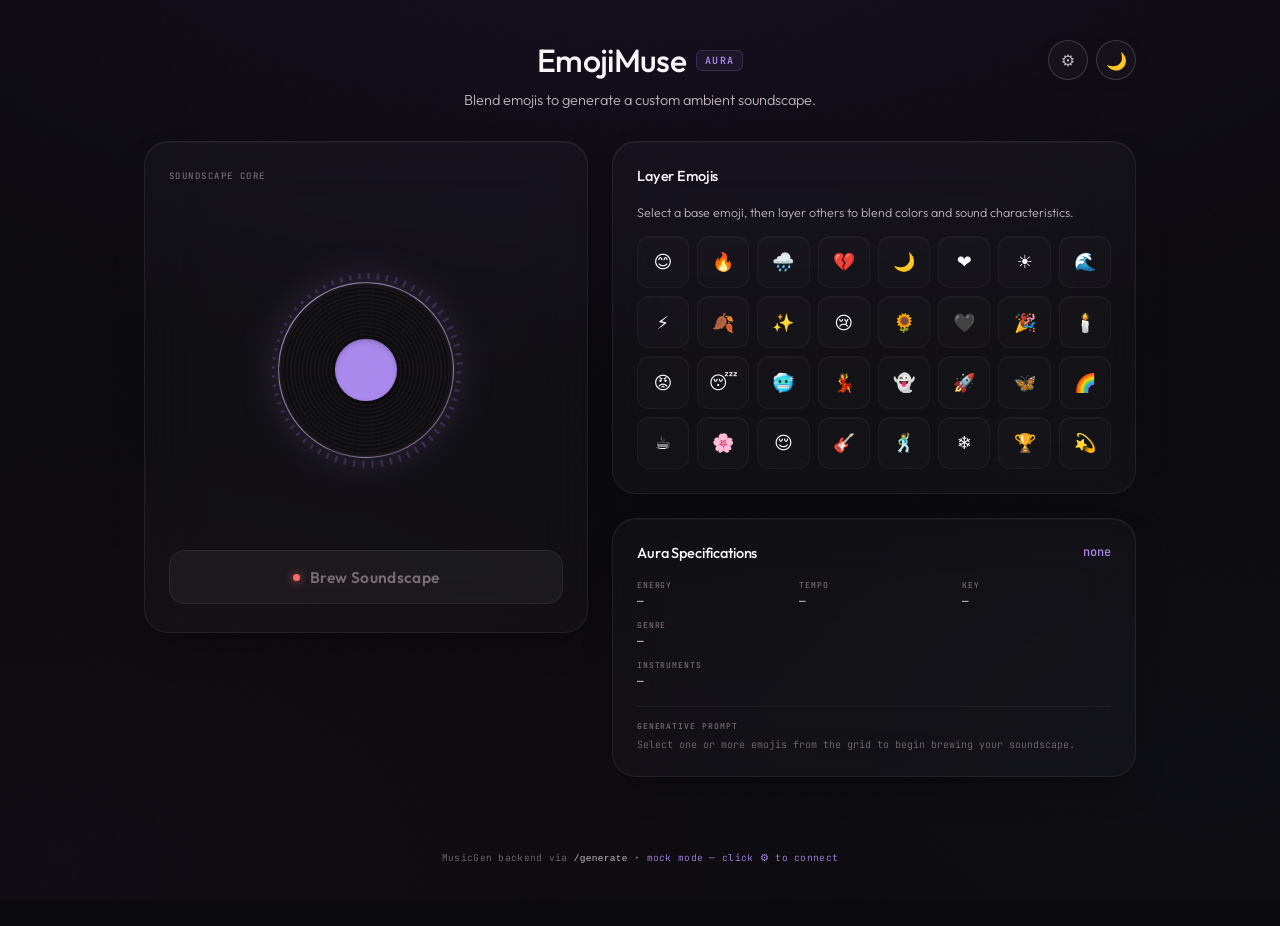
==== commit b3e86cdb: "Working prototype 1.0" ====
--- a/Emoji.html
+++ b/Emoji.html
@@ -27,10 +27,14 @@
     <header class="header">
       <div class="header__top">
         <h1 class="header__title">EmojiMuse<span class="header__badge">Aura</span></h1>
-        <button class="theme-toggle" id="themeToggle" aria-label="Toggle light/dark mode" title="Toggle theme">
-          <span class="theme-toggle__icon theme-toggle__icon--moon">🌙</span>
-          <span class="theme-toggle__icon theme-toggle__icon--sun">☀️</span>
-        </button>
+        <div class="header__actions">
+          <button class="icon-btn" id="settingsBtn" type="button" aria-label="Backend settings"
+                  title="Connect the MusicGen backend">⚙</button>
+          <button class="theme-toggle" id="themeToggle" aria-label="Toggle light/dark mode" title="Toggle theme">
+            <span class="theme-toggle__icon theme-toggle__icon--moon">🌙</span>
+            <span class="theme-toggle__icon theme-toggle__icon--sun">☀️</span>
+          </button>
+        </div>
       </div>
       <p class="header__sub">Blend emojis to generate a custom ambient soundscape.</p>
     </header>
@@ -139,7 +143,11 @@
                 <span class="sleeve-title" id="tapeTitle">joyful soundscape</span>
                 <span class="sleeve-sub" id="tapeMeta">AURA MIX · 110–128 BPM</span>
               </div>
-              <button class="play-btn" id="tapePlay" type="button" aria-label="Play track">▶</button>
+              <div class="sleeve-actions">
+                <button class="dl-btn" id="tapeDownload" type="button"
+                        aria-label="Download track as WAV" title="Download WAV" hidden>⭳</button>
+                <button class="play-btn" id="tapePlay" type="button" aria-label="Play track">▶</button>
+              </div>
             </div>
 
             <div class="player-progress">
@@ -155,6 +163,44 @@
 
     </div>
 
+    <!-- ================= BACKEND SETTINGS ================= -->
+    <dialog class="rig" id="rigDialog" aria-labelledby="rigTitle">
+      <form method="dialog" class="rig__form" id="rigForm">
+        <div class="rig__head">
+          <h2 class="rig__title" id="rigTitle">Connect the backend</h2>
+          <button class="rig__close" id="rigClose" type="button" aria-label="Close">✕</button>
+        </div>
+
+        <p class="rig__hint">
+          Run the Colab notebook, copy the <code>https://….trycloudflare.com</code> URL it prints,
+          and paste it here. The URL changes every time Colab reconnects.
+        </p>
+
+        <label class="rig__label" for="rigUrl">Backend URL</label>
+        <input class="rig__input" id="rigUrl" type="url" inputmode="url" autocomplete="off"
+               spellcheck="false" placeholder="https://container-bytes-comparisons-freeze.trycloudflare.com">
+
+        <div class="rig__row">
+          <label class="rig__label" for="rigDuration">Clip length</label>
+          <select class="rig__select" id="rigDuration">
+            <option value="5">5 seconds</option>
+            <option value="10" selected>10 seconds</option>
+            <option value="15">15 seconds</option>
+            <option value="20">20 seconds</option>
+            <option value="30">30 seconds (max)</option>
+          </select>
+        </div>
+
+        <p class="rig__status" id="rigStatus" data-state="idle">Not connected — running in mock mode.</p>
+
+        <div class="rig__actions">
+          <button class="rig__btn rig__btn--ghost" id="rigTest" type="button">Test connection</button>
+          <button class="rig__btn rig__btn--ghost" id="rigForget" type="button">Disconnect</button>
+          <button class="rig__btn rig__btn--primary" id="rigSave" type="button">Save</button>
+        </div>
+      </form>
+    </dialog>
+
     <audio id="resultAudio" preload="none"></audio>
     <p class="error-note" id="resultNote"></p>
 
@@ -166,5 +212,3 @@
 
   <script src="script.js"></script>
 </body>
-
-</html>
--- a/styles.css
+++ b/styles.css
@@ -893,3 +893,320 @@
   .specs-grid { grid-template-columns: repeat(2, 1fr); }
   .specs-cell--full { grid-column: span 2; }
 }
+
+/* ==========================================================================
+   Backend settings dialog ("Rig")
+   Paste the Colab / Cloudflare tunnel URL that drives MusicGen.
+   ========================================================================== */
+
+.header__actions {
+  position: absolute;
+  right: 0;
+  display: flex;
+  align-items: center;
+  gap: 8px;
+}
+
+/* .theme-toggle is absolutely positioned on its own (it predates this
+   wrapper), which parks it on top of the gear. Inside the wrapper it should
+   flow with the flex row instead. */
+.header__actions .theme-toggle {
+  position: static;
+  right: auto;
+}
+
+/* Two buttons pinned right need more room than one, and on a narrow screen
+   they run into the centred title. Drop them onto their own row instead. */
+@media (max-width: 560px) {
+  .header__top {
+    flex-wrap: wrap;
+    justify-content: center;
+    gap: 10px;
+  }
+
+  .header__actions {
+    position: static;
+    right: auto;
+    width: 100%;
+    justify-content: center;
+  }
+
+  .icon-btn,
+  .header__actions .theme-toggle {
+    width: 36px;
+    height: 36px;
+  }
+}
+
+.icon-btn {
+  display: grid;
+  place-items: center;
+  width: 40px;
+  height: 40px;
+  border-radius: 50%;
+  border: 1px solid var(--glass-border-hi);
+  background: var(--bg-card);
+  backdrop-filter: blur(12px);
+  -webkit-backdrop-filter: blur(12px);
+  color: var(--ink-dim);
+  font-size: 16px;
+  line-height: 1;
+  cursor: pointer;
+  box-shadow: 0 2px 12px rgba(0, 0, 0, 0.15);
+  transition: color 300ms var(--ease), border-color 300ms var(--ease),
+              transform 200ms var(--ease);
+}
+
+.icon-btn:hover {
+  color: var(--ink);
+  border-color: var(--accent);
+  transform: rotate(45deg);
+}
+
+.icon-btn:focus-visible {
+  outline: 2px solid var(--accent);
+  outline-offset: 3px;
+}
+
+/* connected indicator */
+.icon-btn[data-connected="true"] {
+  color: var(--accent);
+  border-color: var(--accent-soft);
+}
+
+/* ---------- dialog shell ---------- */
+.rig {
+  width: min(440px, calc(100vw - 32px));
+  padding: 0;
+  border: 1px solid var(--glass-border-hi);
+  border-radius: 18px;
+  background: var(--bg-dark);
+  color: var(--ink);
+  box-shadow: 0 30px 70px -20px rgba(0, 0, 0, 0.7);
+}
+
+.rig::backdrop {
+  background: rgba(6, 4, 10, 0.62);
+  backdrop-filter: blur(4px);
+}
+
+.rig__form {
+  display: flex;
+  flex-direction: column;
+  gap: 12px;
+  padding: 22px 22px 20px;
+}
+
+.rig__head {
+  display: flex;
+  align-items: center;
+  justify-content: space-between;
+}
+
+.rig__title {
+  margin: 0;
+  font-size: 17px;
+  font-weight: 500;
+  letter-spacing: -0.01em;
+  color: var(--ink);
+}
+
+.rig__close {
+  border: none;
+  background: none;
+  color: var(--ink-faint);
+  font-size: 14px;
+  cursor: pointer;
+  padding: 4px;
+  line-height: 1;
+}
+
+.rig__close:hover { color: var(--ink); }
+
+.rig__hint {
+  margin: 0;
+  font-size: 12.5px;
+  line-height: 1.6;
+  color: var(--ink-dim);
+  font-weight: 300;
+}
+
+.rig__hint code {
+  font-family: var(--font-data);
+  font-size: 11px;
+  color: var(--accent);
+}
+
+.rig__label {
+  font-family: var(--font-data);
+  font-size: 9.5px;
+  letter-spacing: 0.14em;
+  text-transform: uppercase;
+  color: var(--ink-faint);
+}
+
+.rig__input,
+.rig__select {
+  width: 100%;
+  padding: 11px 13px;
+  border-radius: 10px;
+  border: 1px solid var(--glass-border-hi);
+  background: var(--glass-surface);
+  color: var(--ink);
+  font-family: var(--font-data);
+  font-size: 12.5px;
+}
+
+.rig__input::placeholder { color: var(--ink-faint); }
+
+.rig__input:focus,
+.rig__select:focus {
+  outline: none;
+  border-color: var(--accent);
+  box-shadow: 0 0 0 3px var(--accent-wash);
+}
+
+.rig__select { cursor: pointer; }
+.rig__select option { background: var(--bg-dark); color: var(--ink); }
+
+.rig__row {
+  display: flex;
+  align-items: center;
+  justify-content: space-between;
+  gap: 12px;
+}
+
+.rig__row .rig__select { width: auto; flex: 0 0 auto; }
+
+.rig__status {
+  margin: 2px 0 0;
+  padding: 9px 12px;
+  border-radius: 9px;
+  font-family: var(--font-data);
+  font-size: 11px;
+  line-height: 1.55;
+  border: 1px solid var(--glass-border);
+  background: var(--glass-surface);
+  color: var(--ink-dim);
+  overflow-wrap: anywhere;
+}
+
+.rig__status[data-state="ok"] {
+  color: #7ee0b0;
+  border-color: rgba(126, 224, 176, 0.32);
+  background: rgba(126, 224, 176, 0.08);
+}
+
+.rig__status[data-state="error"] {
+  color: #ff9a9a;
+  border-color: rgba(255, 154, 154, 0.32);
+  background: rgba(255, 154, 154, 0.08);
+}
+
+.rig__status[data-state="busy"] { color: var(--accent); }
+
+.rig__actions {
+  display: flex;
+  gap: 8px;
+  margin-top: 4px;
+}
+
+.rig__btn {
+  flex: 1;
+  padding: 11px 12px;
+  border-radius: 10px;
+  font-size: 12.5px;
+  font-weight: 500;
+  cursor: pointer;
+  transition: background 220ms var(--ease), border-color 220ms var(--ease),
+              color 220ms var(--ease);
+}
+
+.rig__btn--ghost {
+  border: 1px solid var(--glass-border-hi);
+  background: transparent;
+  color: var(--ink-dim);
+}
+
+.rig__btn--ghost:hover {
+  color: var(--ink);
+  border-color: var(--accent);
+}
+
+.rig__btn--primary {
+  border: 1px solid transparent;
+  background: var(--accent);
+  color: #14101c;
+  font-weight: 600;
+}
+
+.rig__btn--primary:hover { filter: brightness(1.08); }
+
+.rig__btn:focus-visible {
+  outline: 2px solid var(--accent);
+  outline-offset: 2px;
+}
+
+body[data-theme="light"] .rig { background: #fffdff; }
+body[data-theme="light"] .rig__btn--primary { color: #fff; }
+body[data-theme="light"] .rig__status[data-state="ok"] {
+  color: #1c7a52;
+  border-color: rgba(28, 122, 82, 0.3);
+  background: rgba(28, 122, 82, 0.08);
+}
+body[data-theme="light"] .rig__status[data-state="error"] {
+  color: #a32c2c;
+  border-color: rgba(163, 44, 44, 0.3);
+  background: rgba(163, 44, 44, 0.07);
+}
+
+@media (max-width: 430px) {
+  .rig__actions { flex-wrap: wrap; }
+  .rig__btn { flex: 1 1 45%; }
+}
+
+/* ==========================================================================
+   Download button (sits beside play on the sleeve)
+   ========================================================================== */
+
+.sleeve-actions {
+  display: flex;
+  align-items: center;
+  gap: 8px;
+  flex-shrink: 0;
+}
+
+.dl-btn {
+  width: 32px;
+  height: 32px;
+  border-radius: 50%;
+  border: 1px solid var(--glass-border-hi);
+  background: transparent;
+  color: var(--ink-dim);
+  font-size: 13px;
+  line-height: 1;
+  cursor: pointer;
+  display: grid;
+  place-items: center;
+  transition: transform 180ms var(--ease), color 220ms var(--ease),
+              border-color 220ms var(--ease), background 220ms var(--ease);
+}
+
+.dl-btn:hover {
+  color: var(--accent);
+  border-color: var(--accent);
+  background: var(--accent-wash);
+  transform: translateY(-1px);
+}
+
+.dl-btn:active { transform: translateY(0) scale(0.94); }
+
+.dl-btn:focus-visible {
+  outline: 2px solid var(--accent);
+  outline-offset: 2px;
+}
+
+.dl-btn[disabled] {
+  opacity: 0.45;
+  cursor: progress;
+}
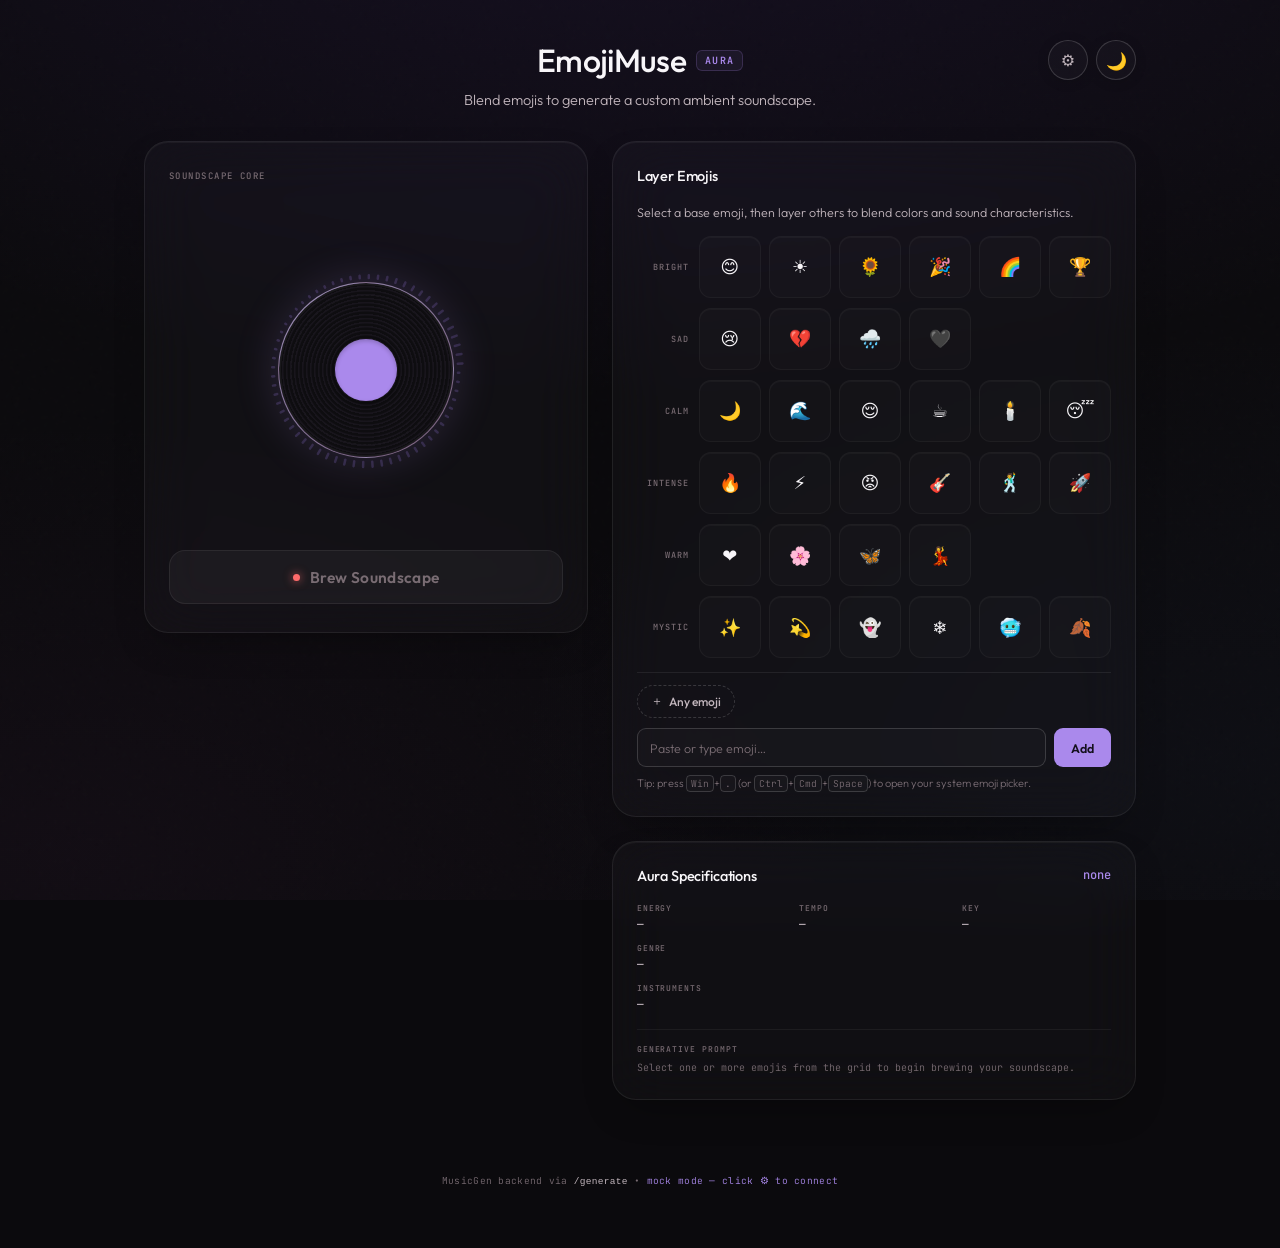
==== commit 44234570: "Working prototype 1.0" ====
--- a/Emoji.html
+++ b/Emoji.html
@@ -90,7 +90,27 @@
           </div>
           <p class="panel-hint">Select a base emoji, then layer others to blend colors and sound characteristics.</p>
           <div class="emoji-grid" id="trayChips">
-            <!-- Chips injected by JS -->
+            <!-- Rows injected by JS, one per mood family -->
+          </div>
+
+          <!-- Free-form emoji entry: anything not in the curated table is
+               still sent to the backend, which gives it a neutral profile. -->
+          <div class="emoji-add">
+            <button class="emoji-add__btn" id="addEmojiBtn" type="button"
+                    aria-expanded="false" aria-controls="addEmojiPanel">
+              <span aria-hidden="true">＋</span> Any emoji
+            </button>
+
+            <div class="emoji-add__panel" id="addEmojiPanel" hidden>
+              <input class="emoji-add__input" id="addEmojiInput" type="text"
+                     autocomplete="off" spellcheck="false" maxlength="40"
+                     placeholder="Paste or type emoji…" aria-label="Emoji to add">
+              <button class="emoji-add__go" id="addEmojiGo" type="button">Add</button>
+            </div>
+            <p class="emoji-add__hint" id="addEmojiHint">
+              Tip: press <kbd>Win</kbd>+<kbd>.</kbd> (or <kbd>Ctrl</kbd>+<kbd>Cmd</kbd>+<kbd>Space</kbd>)
+              to open your system emoji picker.
+            </p>
           </div>
         </div>
 
--- a/styles.css
+++ b/styles.css
@@ -1210,3 +1210,205 @@
   opacity: 0.45;
   cursor: progress;
 }
+
+/* ==========================================================================
+   Palette: one mood family per row, hover names, free-form emoji entry
+   ========================================================================== */
+
+/* The grid is now a column of rows rather than a fixed 8-wide block. */
+.emoji-grid {
+  display: flex;
+  flex-direction: column;
+  gap: 10px;
+}
+
+.emoji-row {
+  display: flex;
+  align-items: center;
+  gap: 10px;
+}
+
+.emoji-row__label {
+  flex: 0 0 52px;
+  font-family: var(--font-data);
+  font-size: 8.5px;
+  font-weight: 500;
+  letter-spacing: 0.12em;
+  text-transform: uppercase;
+  color: var(--ink-faint);
+  text-align: right;
+  user-select: none;
+}
+
+.emoji-row__chips {
+  display: grid;
+  grid-template-columns: repeat(6, 1fr);
+  gap: 8px;
+  flex: 1;
+  min-width: 0;
+}
+
+/* user-added row reads as a distinct set */
+.emoji-row[data-group="custom"] .emoji-row__label { color: var(--accent); }
+.chip[data-custom="true"] { border-style: dashed; }
+
+/* ---------- hover name tooltip ---------- */
+.chip {
+  position: relative;
+}
+
+.chip::after {
+  content: attr(data-name);
+  position: absolute;
+  bottom: calc(100% + 7px);
+  left: 50%;
+  transform: translateX(-50%) translateY(3px);
+  padding: 5px 9px;
+  border-radius: 7px;
+  border: 1px solid var(--glass-border-hi);
+  background: var(--bg-dark);
+  color: var(--ink);
+  font-family: var(--font-voice);
+  font-size: 10.5px;
+  font-weight: 400;
+  line-height: 1.2;
+  white-space: nowrap;
+  letter-spacing: 0.01em;
+  opacity: 0;
+  pointer-events: none;
+  z-index: 40;
+  box-shadow: 0 6px 18px -6px rgba(0, 0, 0, 0.55);
+  transition: opacity 160ms var(--ease), transform 160ms var(--ease);
+}
+
+.chip:hover::after,
+.chip:focus-visible::after {
+  opacity: 1;
+  transform: translateX(-50%) translateY(0);
+}
+
+/* first row's tooltip would clip above the card — flip it below */
+.emoji-row:first-child .chip::after {
+  bottom: auto;
+  top: calc(100% + 7px);
+  transform: translateX(-50%) translateY(-3px);
+}
+
+.emoji-row:first-child .chip:hover::after,
+.emoji-row:first-child .chip:focus-visible::after {
+  transform: translateX(-50%) translateY(0);
+}
+
+/* ---------- free-form emoji entry ---------- */
+.emoji-add {
+  margin-top: 14px;
+  padding-top: 12px;
+  border-top: 1px solid var(--glass-border);
+}
+
+.emoji-add__btn {
+  display: inline-flex;
+  align-items: center;
+  gap: 6px;
+  padding: 7px 13px;
+  border-radius: 999px;
+  border: 1px dashed var(--glass-border-hi);
+  background: transparent;
+  color: var(--ink-dim);
+  font-size: 12px;
+  font-weight: 500;
+  cursor: pointer;
+  transition: color 200ms var(--ease), border-color 200ms var(--ease),
+              background 200ms var(--ease);
+}
+
+.emoji-add__btn:hover {
+  color: var(--accent);
+  border-color: var(--accent);
+  background: var(--accent-wash);
+}
+
+.emoji-add__btn:focus-visible {
+  outline: 2px solid var(--accent);
+  outline-offset: 2px;
+}
+
+.emoji-add__btn[aria-expanded="true"] {
+  color: var(--accent);
+  border-style: solid;
+  border-color: var(--accent-soft);
+}
+
+.emoji-add__panel {
+  display: flex;
+  gap: 8px;
+  margin-top: 10px;
+}
+
+.emoji-add__input {
+  flex: 1;
+  min-width: 0;
+  padding: 9px 12px;
+  border-radius: 9px;
+  border: 1px solid var(--glass-border-hi);
+  background: var(--glass-surface);
+  color: var(--ink);
+  font-size: 15px;
+}
+
+.emoji-add__input::placeholder {
+  color: var(--ink-faint);
+  font-size: 12.5px;
+}
+
+.emoji-add__input:focus {
+  outline: none;
+  border-color: var(--accent);
+  box-shadow: 0 0 0 3px var(--accent-wash);
+}
+
+.emoji-add__go {
+  padding: 9px 16px;
+  border-radius: 9px;
+  border: 1px solid transparent;
+  background: var(--accent);
+  color: #14101c;
+  font-size: 12.5px;
+  font-weight: 600;
+  cursor: pointer;
+  flex-shrink: 0;
+}
+
+.emoji-add__go:hover { filter: brightness(1.08); }
+
+.emoji-add__go:focus-visible {
+  outline: 2px solid var(--accent);
+  outline-offset: 2px;
+}
+
+.emoji-add__hint {
+  margin-top: 8px;
+  font-size: 11px;
+  line-height: 1.5;
+  color: var(--ink-faint);
+}
+
+.emoji-add__hint kbd {
+  font-family: var(--font-data);
+  font-size: 9.5px;
+  padding: 1px 4px;
+  border-radius: 4px;
+  border: 1px solid var(--glass-border-hi);
+  background: var(--glass-surface);
+}
+
+.emoji-add__hint[data-state="error"] { color: #ff9a9a; }
+.emoji-add__hint[data-state="ok"]    { color: var(--accent); }
+
+body[data-theme="light"] .emoji-add__go { color: #fff; }
+body[data-theme="light"] .chip::after { background: #fffdff; }
+
+@media (max-width: 560px) {
+  .emoji-row__label { flex-basis: 42px; font-size: 8px; }
+  .emoji-row__chips { gap: 6px; }
+}
